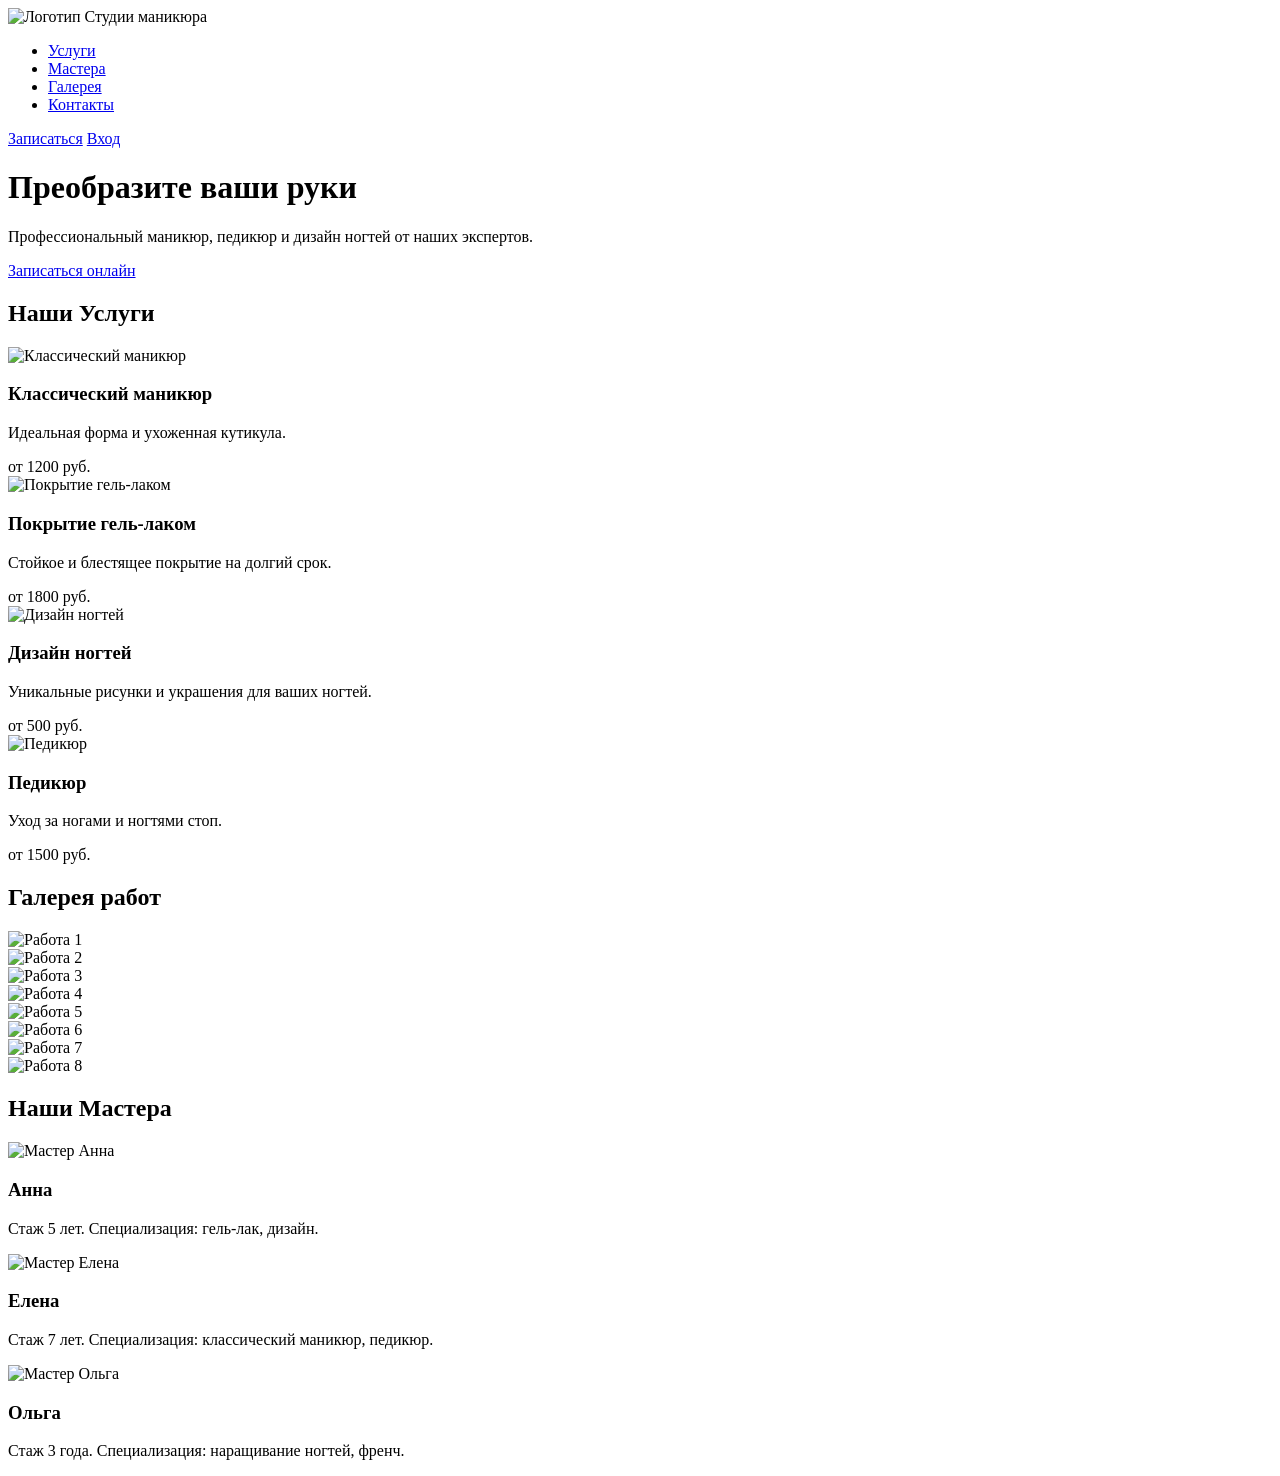
==== index.html @ 14033c74 "Изменение файла" ====
<!DOCTYPE html>
<html lang="ru">
<head>
    <meta charset="UTF-8">
    <meta name="viewport" content="width=device-width, initial-scale=1.0">
    <title>Студия маникюра "Милка"</title>
    <link rel="stylesheet" href="css/style.css">
    <link rel="preconnect" href="https://fonts.googleapis.com">
    <link rel="preconnect" href="https://fonts.gstatic.com" crossorigin>
    <link href="https://fonts.googleapis.com/css2?family=Montserrat:wght@400;700&family=Playfair+Display:wght@700&display=swap" rel="stylesheet">
</head>
<body>
    <header>
        <div class="container">
            <div class="logo">
                <img src="img/логотип1.png" alt="Логотип Студии маникюра">
            </div>
            <nav>
                <ul>
                    <li><a href="#services">Услуги</a></li>
                    <li><a href="#masters">Мастера</a></li>
                    <li><a href="#gallery">Галерея</a></li>
                    <li><a href="#contact">Контакты</a></li>
                </ul>
            </nav>
            <div class="header-actions">
                <a href="#appointment" class=" btn-primary">Записаться</a>
                <a href="#login" class="btn-secondary">Вход</a>
            </div>
        </div>
    </header>
    <div class="hero">
        <div class="hero-content">
            <h1>Преобразите ваши руки</h1>
            <p>Профессиональный маникюр, педикюр и дизайн ногтей от наших экспертов.</p>
            <a href="#appointment" class="btn-hero">Записаться онлайн</a>
        </div>
    </div>
    <div class="services">
        <div class="container">
            <h2>Наши Услуги</h2>
            <div class="services-grid">
                <div class="service-item">
                    <img src="img/классический маникюр.jpg" alt="Классический маникюр">
                    <h3>Классический маникюр</h3>
                    <p>Идеальная форма и ухоженная кутикула.</p>
                    <div class="price">от 1200 руб.</div>
                </div>
                <div class="service-item">
                    <img src="img/покрытие гель-лаком.jpg" alt="Покрытие гель-лаком">
                    <h3>Покрытие гель-лаком</h3>
                    <p>Стойкое и блестящее покрытие на долгий срок.</p>
                    <div class="price">от 1800 руб.</div>
                </div>
                <div class="service-item">
                    <img src="img/дизайн ногтей.jpg" alt="Дизайн ногтей">
                    <h3>Дизайн ногтей</h3>
                    <p>Уникальные рисунки и украшения для ваших ногтей.</p>
                    <div class="price">от 500 руб.</div>
                </div>
                <div class="service-item">
                    <img src="img/педикюр.jpg" alt="Педикюр">
                    <h3>Педикюр</h3>
                    <p>Уход за ногами и ногтями стоп.</p>
                    <div class="price">от 1500 руб.</div>
                
                </div>
            </div>
        </div>
        <div class="gallery">
            <div class="container">
                <h2>Галерея работ</h2>
                <div class="gallery-grid">
                    <div class="gallery-item">
                        <img src="img/работа1.jpg"alt="Работа 1">
                    </div>
                    <div class="gallery-item">
                        <img src="img/работа2.jpg"alt="Работа 2">
                    </div>
                    <div class="gallery-item">
                        <img src="img/работа3.jpg"alt="Работа 3">
                    </div>
                    <div class="gallery-item">
                        <img src="img/работа4.jpg"alt="Работа 4">
                    </div>
                    <div class="gallery-item">
                        <img src="img/работа5.jpg"alt="Работа 5">
                    </div>
                    <div class="gallery-item">
                        <img src="img/работа6.jpg"alt="Работа 6">
                    </div>
                    <div class="gallery-item">
                        <img src="img/работа7.jpg"alt="Работа 7">
                    </div>
                    <div class="gallery-item">
                        <img src="img/работа8.jpg"alt="Работа 8">
                    </div>

                </div>

            </div>
        </div>
        <div id="masters" class="section-padding">
        <div class="container">
            <h2>Наши Мастера</h2>
            <div class="masters-grid">
                <div class="master-card">
                    <img src="img/мастер1.jpg" alt="Мастер Анна">
                    <h3>Анна</h3>
                    <p>Стаж 5 лет. Специализация: гель-лак, дизайн.</p>
                </div>
                <div class="master-card">
                    <img src="img/мастер2.jpg" alt="Мастер Елена">
                    <h3>Елена</h3>
                    <p>Стаж 7 лет. Специализация: классический маникюр, педикюр.</p>
                </div>

                <div class="master-card">
                    <img src="img/мастер3.jpg" alt="Мастер Ольга">
                    <h3>Ольга</h3>
                    <p>Стаж 3 года. Специализация: наращивание ногтей, френч.</p>
                </div>
            </div>
        </div>
    </div>

<script src="js/script.js"></script>
</body>
</html>
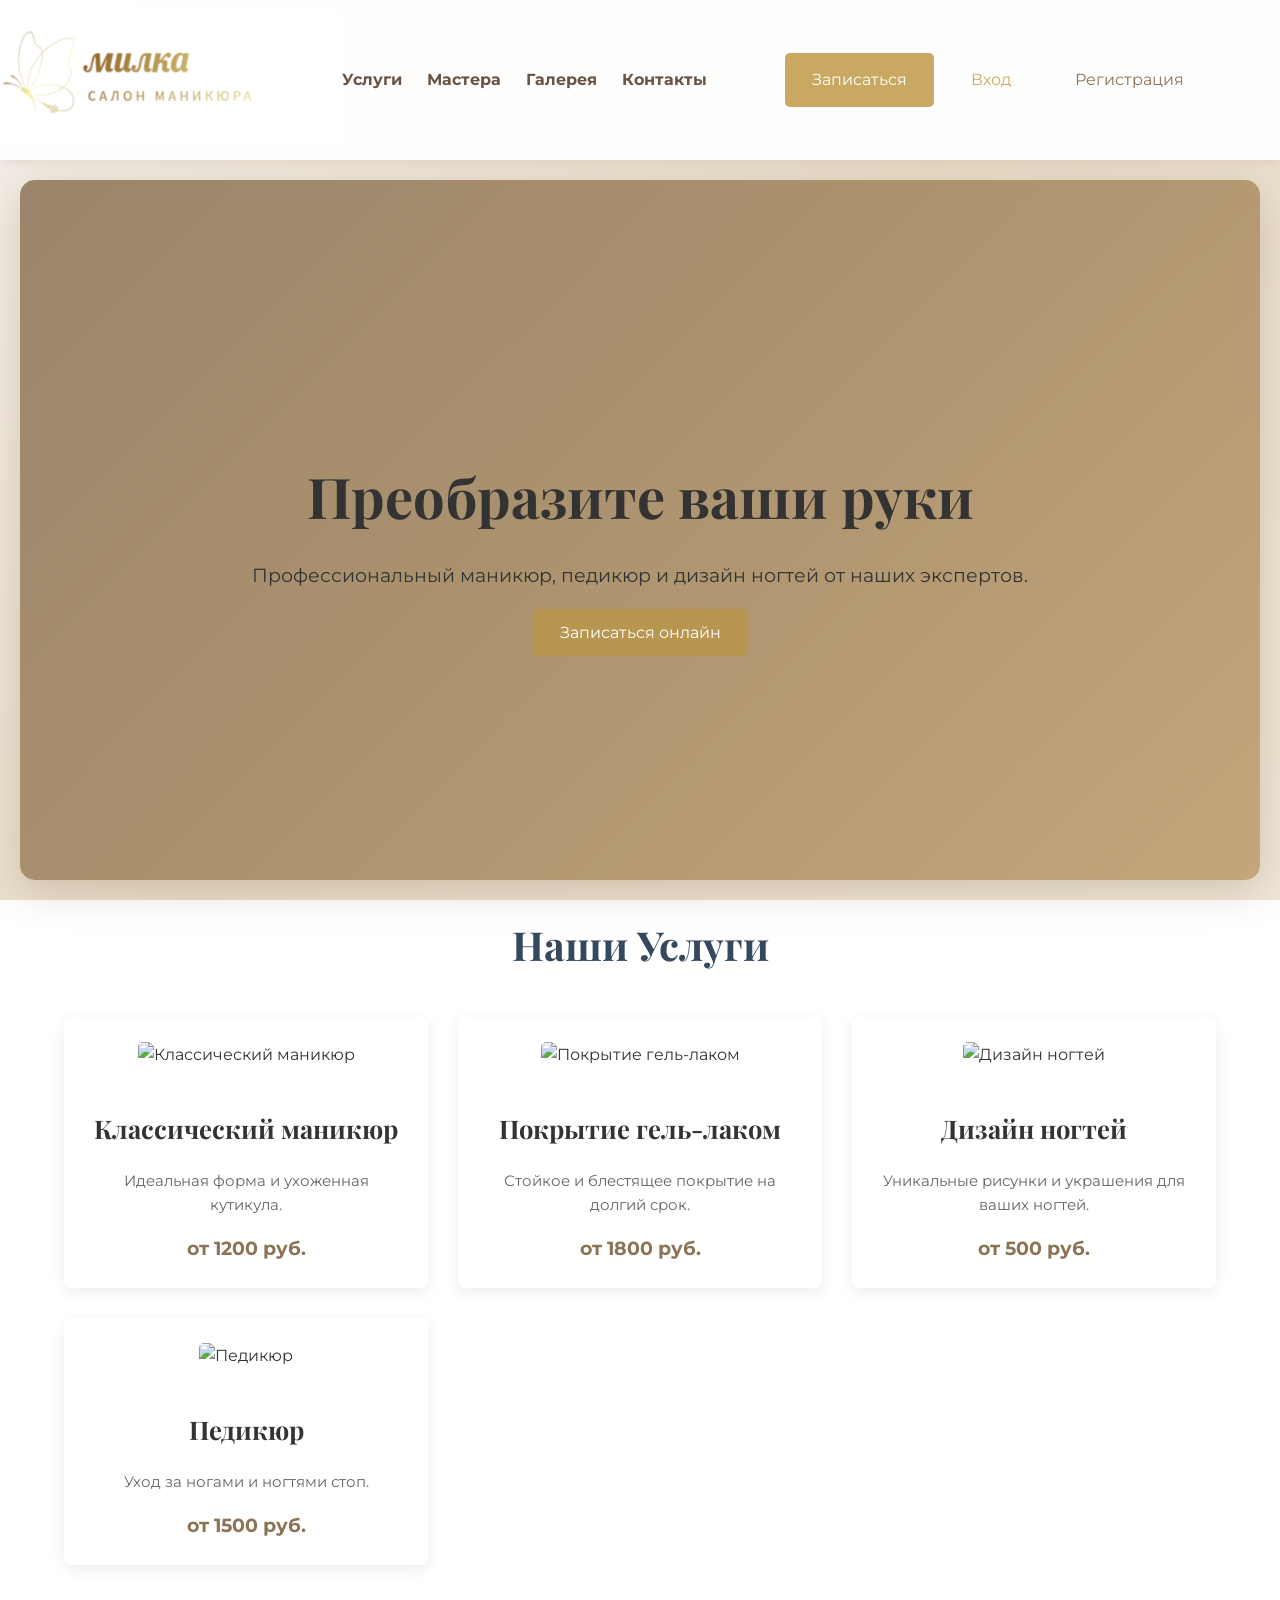
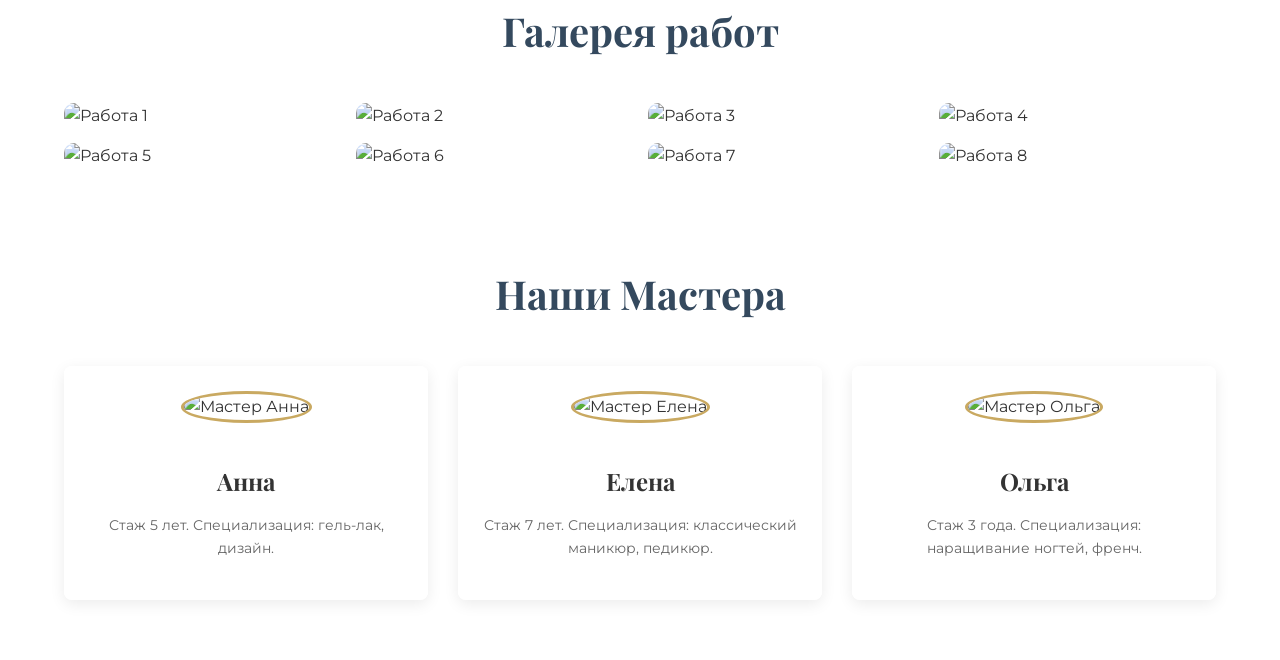
==== commit 497f85c0: "завершение регистрация, привязка с БД" ====
--- a/index.html
+++ b/index.html
@@ -1,4 +1,5 @@
 <!DOCTYPE html>
+
 <html lang="ru">
 <head>
     <meta charset="UTF-8">
@@ -13,7 +14,7 @@
     <header>
         <div class="container">
             <div class="logo">
-                <img src="img/логотип1.png" alt="Логотип Студии маникюра">
+                <img src="img/2026-03-20_21-55-19.png" alt="Логотип Студии маникюра">
             </div>
             <nav>
                 <ul>
@@ -26,6 +27,7 @@
             <div class="header-actions">
                 <a href="#appointment" class=" btn-primary">Записаться</a>
                 <a href="#login" class="btn-secondary">Вход</a>
+                <a href="registration.html" class="btn-register">Регистрация</a>
             </div>
         </div>
     </header>
--- a/css/style.css
+++ b/css/style.css
@@ -0,0 +1,439 @@
+/* Общие стили */
+body {
+    margin: 0; /* Убираем внешние отступы */
+    font-family: 'Montserrat', sans-serif; /* Шрифт */
+    color: #333; /* Цвет текста */
+    line-height: 1.6; /* Межстрочный интервал */
+     background: linear-gradient(135deg, #f5f0eb 0%, #e8dcc8 50%, #f0e6d8 100%); /* Нежный бежево-кремовый градиент */
+    background-attachment: fixed; /* Фон фиксирован при прокрутке */
+    min-height: 100vh; /* На всю высоту экрана */
+}
+
+.container {
+    width: 90%; /* Ширина контейнера */
+    max-width: 1200px; /* Максимальная ширина */
+    margin: 0 auto; /* Центрирование */
+    padding: 0 15px; /* Внутренние отступы */
+    
+}
+
+/* Заголовки */
+h1, h2, h3 {
+    font-family: 'Playfair Display', serif; /* Шрифт заголовков */
+    text-align: center; /* Центрирование текста */
+    margin-bottom: 20px; /* Отступ снизу */
+}
+
+h2 {
+    font-size: 40px; /* Размер шрифта */
+    color: #8b7355; /* Цвет заголовка */
+}
+
+h3 {
+    font-size: 24px; /* Размер шрифта */
+    color: #6b5344; /* Цвет подзаголовка */
+}
+
+/* Ссылки */
+a {
+    text-decoration: none; /* Убираем подчёркивание */
+    color: #c9a961; /* Красный цвет ссылок */
+}
+body {
+    margin: 0;
+    font-family: 'Montserrat', sans-serif;
+    color: #333;
+    line-height: 1.6;
+    background-color: #fff;
+}
+
+.container {
+    width: 90%;
+    max-width: 1200px;
+    margin: 0 auto;
+    padding: 0 15px;
+}
+
+h1, h2, h3 {
+    font-family: 'Playfair Display', serif;
+    text-align: center;
+    margin-bottom: 20px;
+}
+
+h2 {
+    font-size: 40px;
+    color: #34495e;
+}
+
+h3 {
+    font-size: 24px;
+    color: #333;
+}
+
+a {
+    text-decoration: none;
+    color: #e74c3c;
+}
+
+
+/* Отступы секций */
+.section-padding {
+    padding: 60px 0;
+}
+
+/* Фоновые цвета */
+.bg-light {
+    background-color: #f4f4f4;
+}
+
+.bg-primary {
+    background-color: #e74c3c;
+    color: #fff;
+
+}
+
+
+.bg-primary p {
+    color: #fff;
+}
+
+
+/* Кнопки */
+.btn-primary {
+    background-color: #c9a961; /* Золотисто-бежевый фон */
+    color: #fff; /* Белый текст */
+    border-color: #c9a961; /* Цвет границы */
+    padding: 12px 25px; /* Внутренние отступы */
+    border-radius: 5px; /* Закругленные углы */
+    margin: 5px; /* Внешний отступ */
+    cursor: pointer; /* Курсор-указатель */
+    border: 2px solid transparent; /* Прозрачная граница */
+}
+
+/* Второстепенная кнопка (прозрачная с бежевой рамкой) */
+.btn-secondary {
+    background-color: transparent; /* Прозрачный фон */
+    color: #c9a961; /* Бежевый текст */
+    border-color: #c9a961; /* Бежевая граница */
+    padding: 12px 25px;
+    border-radius: 5px;
+    margin: 5px;
+    cursor: pointer;
+    border: 2px solid transparent;
+}
+
+/* Кнопка для главного экрана (Hero) */
+.btn-hero {
+    background-color: #b89650; /* Насыщенный золотисто-бежевый */
+    color: #fff; /* Белый текст */
+    padding: 15px 30px; /* Большие отступы */
+    border-color: #c9a961; /* Светлая граница */
+    padding: 12px 25px;
+    border-radius: 5px;
+    margin: 5px;
+    cursor: pointer;
+    border: 2px solid transparent;
+}
+
+
+/* Кнопка регистрации */
+.btn-register {
+    background-color: transparent; /* Прозрачный фон */
+    color: #8b7355; /* Тёплый коричневый текст */
+    border-color: #8b7355; /* Коричневая граница */
+    padding: 12px 25px;
+    border-radius: 5px;
+    margin: 5px;
+    cursor: pointer;
+    border: 2px solid transparent;
+}
+
+
+/* Header */
+header {
+    background-color: rgba(255, 255, 255, 0.95); /* Полупрозрачный белый фон */
+    padding: 15px 0; /* Вертикальный отступ */
+    box-shadow: 0 2px 10px rgba(139, 115, 85, 0.15); /* Тёплая тень снизу */
+    position: sticky; /* Фиксированная позиция при прокрутке */
+    top: 0; /* Прижать к верху */
+    z-index: 1000; /* Поверх всех элементов */
+    /*backdrop-filter: blur(10px); /* Эффект размытия фона */
+}
+
+header .container {
+    display: flex; /* Flexbox раскладка */
+    justify-content: space-between; /* Распределение пространства */
+    align-items: center; /* Центрирование по вертикали */
+}
+.logo img {
+    height: 134px;
+    width: 400px;
+    margin: -5px -137px -7px -124px;
+}
+
+.container ul {
+    list-style: none; /* Убираем маркеры списка */
+    display: flex; /* Flexbox для меню */
+}
+
+.container ul li {
+    margin-left: 25px; /* Отступ между пунктами меню */
+}
+
+.container ul li a {
+    font-weight: bold; /* Жирный шрифт */
+    color: #6b5344; /* Тёплый коричневый цвет текста */
+}
+
+.header-actions {
+    display: flex; /* Flexbox для кнопок */
+    align-items: center; /* Центрирование по вертикали */
+}
+
+/* Hero section */
+.hero {
+    background: linear-gradient(135deg, rgba(139, 115, 85, 0.85) 0%, rgba(184, 150, 100, 0.8) 100%); /* Тёплый коричнево-бежевый градиент */
+    text-align: center; /* Центрирование текста */
+    padding: 100px 0; /* Вертикальный отступ */
+    min-height: 500px; /* Минимальная высота */
+    display: flex; /* Flexbox для центрирования */
+    align-items: center; /* Центрирование по вертикали */
+    justify-content: center; /* Центрирование по горизонтали */
+    border-radius: 15px; /* Закругленные углы */
+    margin: 20px; /* Отступы по бокам */
+    box-shadow: 0 10px 40px rgba(139, 115, 85, 0.3); /* Мягкая тень */
+}
+
+.hero h1 {
+    font-size: 56px; /* Крупный заголовок */
+    margin-bottom: 15px; /* Отступ снизу */
+}
+
+.hero p {
+    font-size: 1.2em; /* Увеличенный размер текста */
+    margin-bottom: 30px; /* Отступ снизу */
+}
+
+
+/* Services */
+.services h2 {
+    margin-bottom: 40px; /* Отступ под заголовком */
+}
+
+.services-grid {
+    display: grid; /* Grid раскладка */
+    grid-template-columns: repeat(auto-fit, minmax(280px, 1fr)); /* Адаптивные колонки */
+    gap: 30px; /* Расстояние между элементами */
+}
+
+/* Карточка услуги */
+.service-item {
+    text-align: center; /* Центрирование текста */
+    background-color: rgba(255, 255, 255, 0.95); /* Полупрозрачный белый фон */
+    padding: 25px; /* Внутренние отступы */
+    border-radius: 8px; /* Закругленные углы */
+    box-shadow: 0 4px 15px rgba(0, 0, 0, 0.08); /* Легкая тень */
+    backdrop-filter: blur(10px); /* Эффект размытия фона */
+}
+
+.service-item img {
+    border-radius: 5px; /* Закругление изображения */
+    margin-bottom: 15px; /* Отступ снизу */
+    width: 100%; /* Полная ширина */
+    height: 200px; /* Фиксированная высота */
+    object-fit: cover; /* Заполнение без искажений */
+}
+
+.service-item h3 {
+    font-size: 25.6px; /* Размер заголовка */
+}
+
+.service-item p {
+    font-size: 15.2px; /* Размер текста описания */
+    color: #666; /* Серый цвет текста */
+    margin-bottom: 15px; /* Отступ снизу */
+}
+
+/* Цена услуги */
+.price {
+    font-weight: bold; /* Жирный шрифт */
+    font-size: 19.2px; /* Размер цены */
+    color: #8b7355; /* Тёплый коричневый цвет для лучшей читаемости */
+    margin-top: 10px; /* Отступ сверху */
+}
+/* Gallery */
+.gallery h2 {
+    margin-bottom: 40px; /* Отступ под заголовком */
+}
+.gallery-grid {
+    display: grid; /* Grid раскладка */
+    grid-template-columns: repeat(auto-fit, minmax(250px, 1fr)); /* Адаптивные колонки */
+    gap: 15px; /* Расстояние между элементами */
+}
+.gallery-item {
+    overflow: hidden; /* Скрываем выходящее содержимое */
+    border-radius: 10px; /* Закругление углов */
+    cursor: pointer; /* Курсор-указатель */
+}
+.gallery-item img {
+    width: 100%; /* Полная ширина */
+    height: 250px; /* Фиксированная высота */
+    object-fit: cover; /* Заполнение без искажений */
+}
+
+
+
+#masters h2 {
+    margin-bottom: 40px; /* Отступ под заголовком */
+}
+
+
+.masters-grid {
+    display: grid; /* Grid раскладка */
+    grid-template-columns: repeat(auto-fit, minmax(280px, 1fr)); /* Адаптивные колонки */
+    gap: 30px; /* Расстояние между карточками */
+}
+
+/* Карточка мастера */
+.master-card {
+    text-align: center; /* Центрирование текста */
+    background-color: rgba(255, 255, 255, 0.95); /* Полупрозрачный белый фон */
+    padding: 25px; /* Внутренние отступы */
+    border-radius: 8px; /* Закругленные углы */
+    box-shadow: 0 4px 15px rgba(0, 0, 0, 0.08); /* Легкая тень */
+    backdrop-filter: blur(10px); /* Эффект размытия фона */
+}
+/* Фото мастера */
+.master-card img {
+    width: 150px; /* Ширина фото */
+    height: 150px; /* Высота фото */
+    border-radius: 50%; /* Круглое фото */
+    object-fit: cover; /* Заполнение без искажений */
+    margin: 0 auto 15px auto; /* Центрирование */
+    border: 3px solid #c9a961; /* Золотисто-бежевая рамка */
+}
+
+
+.master-card h3 {
+    margin-bottom: 5px; /* Отступ снизу */
+}
+
+.master-card p {
+    font-size: 14.4px; /* Уменьшенный шрифт */
+    color: #666; /* Серый цвет текста */
+}
+
+
+
+/* ============================================
+   СТРАНИЦА РЕГИСТРАЦИИ
+   ============================================ */
+.registration-page {
+   display: flex; /* Flexbox для центрирования */
+    align-items: center; /* Центрирование по вертикали */
+    justify-content: center; /* Центрирование по горизонтали */
+    padding: 60px 0; /* Отступы сверху и снизу */
+
+}
+
+.registration-form-wrapper {
+    background-color: rgba(255, 255, 255, 0.95); /* Полупрозрачный белый фон (95%) */
+    padding: 40px;/* Внутренние отступы 40px */
+    border-radius: 8px; /* Закруглённые углы */
+    box-shadow: 0 4px 20px rgba(139, 115, 85, 0.15);  /* Мягкая тень тёплого оттенка */
+    max-width: 450px; /* Максимальная ширина формы */
+    width: 100%; /* Адаптивная ширина */
+    margin: 0 auto;/* Центрирование блока */
+}
+
+.registration-form-wrapper h2 {
+    text-align: center; /* Текст по центру */
+    margin-bottom: 30px; /* Отступ снизу */
+    color: #8b7355; /* Тёплый коричневый цвет */
+}
+
+.registration-form-wrapper label {
+    display: block; /* Каждый label с новой строки */
+    margin-bottom: 8px; /* Отступ до поля ввода */
+    font-weight: bold; /* Жирный шрифт */
+    color: #6b5344; /* Тёмно-коричневый цвет */
+}
+
+.registration-form-wrapper input[type="text"],
+.registration-form-wrapper input[type="password"],
+.registration-form-wrapper input[type="email"],
+.registration-form-wrapper input[type="tel"] {
+    width: 100%; /* На всю ширину контейнера */
+    padding: 12px; /* Внутренние отступы */
+    margin-bottom: 20px; /* Отступ снизу до следующего элемента */
+    border: 1px solid #ccc; /* Серая рамка */
+    border-radius: 4px; /* Небольшое скругление */
+    box-sizing: border-box; /* Padding включён в ширину */
+    font-family: 'Montserrat', sans-serif;  /* Шрифт как на сайте */
+}
+
+.registration-form-wrapper
+.btn-register-submit {
+    width: 100%; /* На всю ширину */
+    background-color: #8b7355; /* Коричневый фон */
+    color: #fff; /* Белый текст */
+    border: 2px solid #8b7355; /* Рамка в цвет фона */
+    padding: 12px 25px; /* Отступы */
+    border-radius: 5px; /* Скругление */
+    margin: 10px 0 20px 0; /* Отступы сверху и снизу */
+    cursor: pointer; /* Курсор-указатель */
+    font-weight: bold; /* Жирный текст */
+}
+
+.registration-footer,
+.registration-back {
+    text-align: center; /* Текст по центру */
+    margin-top: 15px; /* Отступ сверху 15px */
+    font-size: 0.9em; /* Шрифт на 10% меньше основного (≈14.4px) */
+    color: #666; /* Серый цвет текста */
+}
+
+.registration-footer a,
+.registration-back a {
+    color: #c9a961; /* Золотисто-бежевый цвет ссылок */
+    font-weight: bold; /* Жирное начертание */
+}
+
+
+
+/* Адаптивность для мобильных */
+@media (max-width: 600px) {
+    .container ul {
+        list-style: none;
+        display: flex;
+        flex-direction: column;
+    
+    }
+
+    .container ul li {
+        margin-left: 25px; /* Отступ между пунктами */
+    }
+
+    header .container {
+        flex-wrap: wrap; /* Перенос элементов */
+        justify-content: center; /* Центрирование */
+    }
+
+    .logo img {
+        height: 70px; /* Высота логотипа */
+    }
+
+    .header-actions {
+        display: flex;
+        align-items: center;
+    }
+
+    .hero h1 {
+        font-size: 56px; /* Размер заголовка */
+        margin-bottom: 15px;
+    }
+
+    h2 {
+        font-size: 32px; /* Размер заголовка на мобильных */
+    }
+}
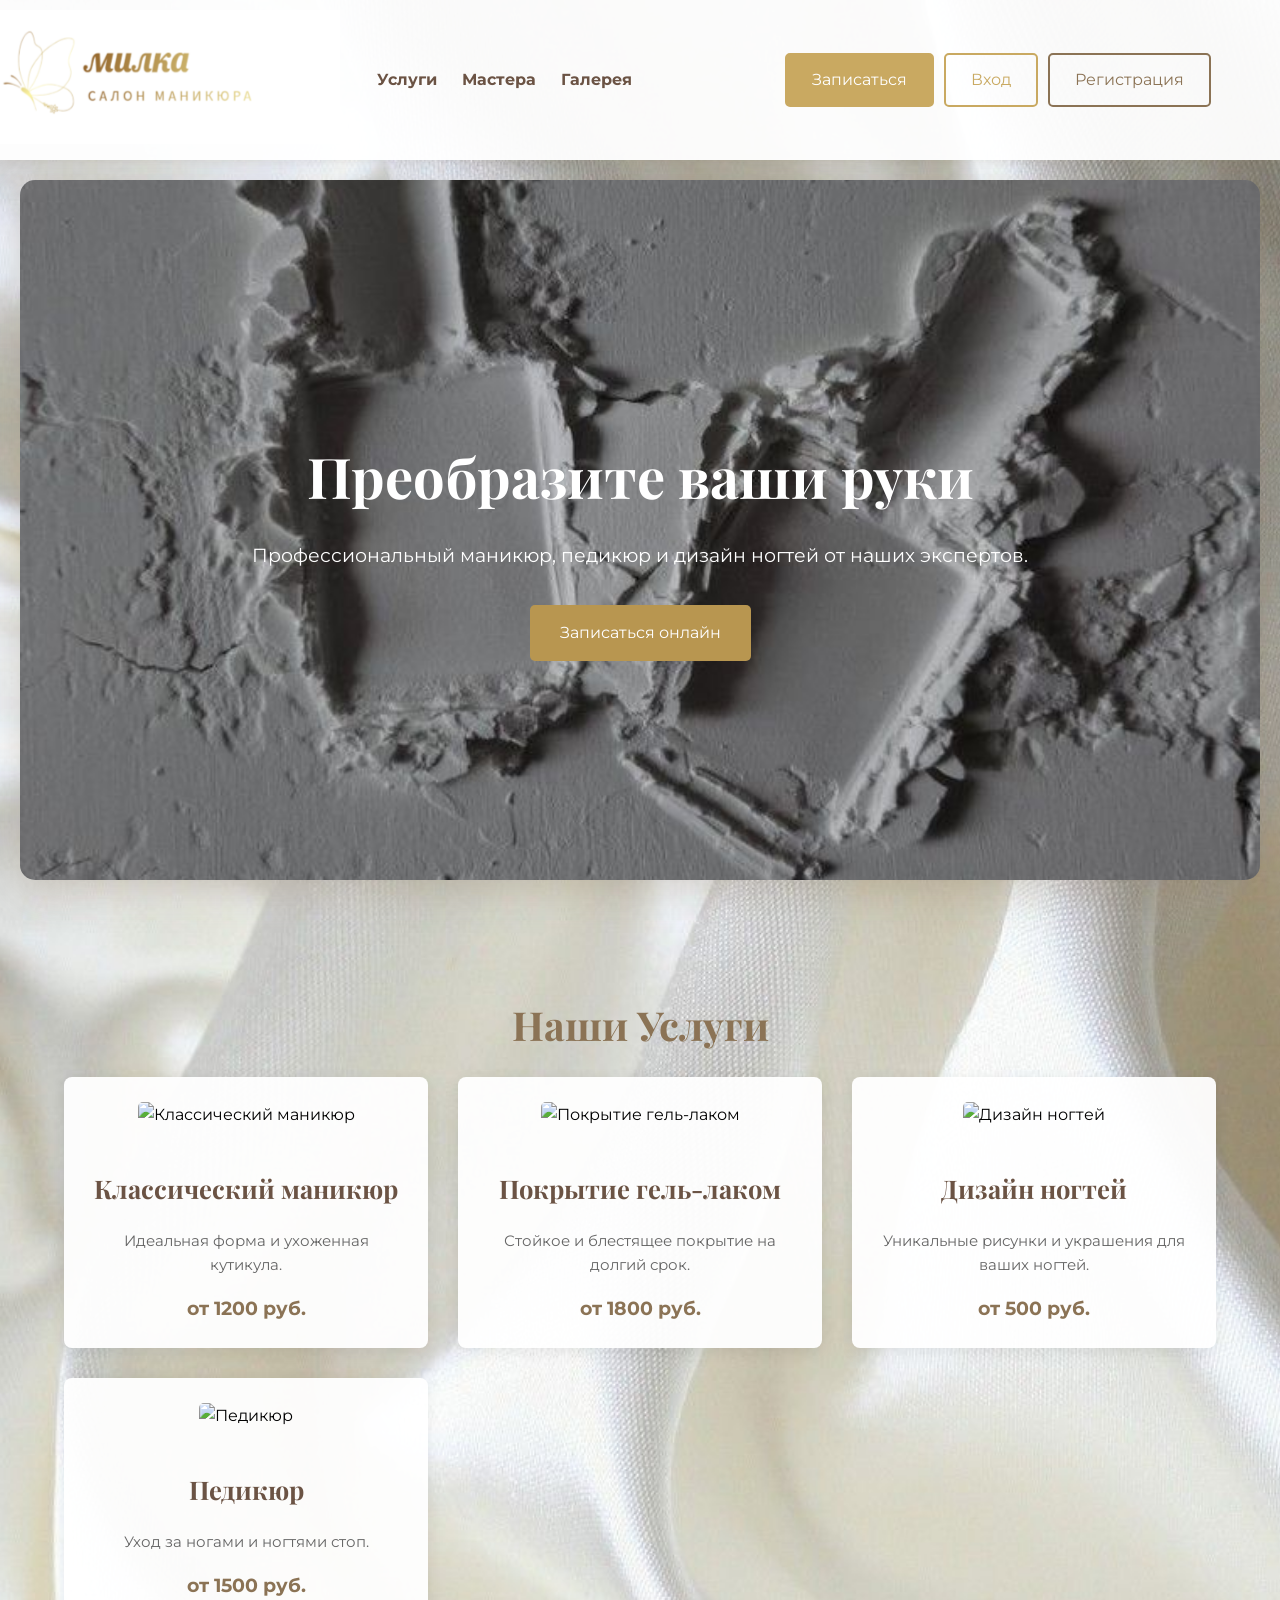
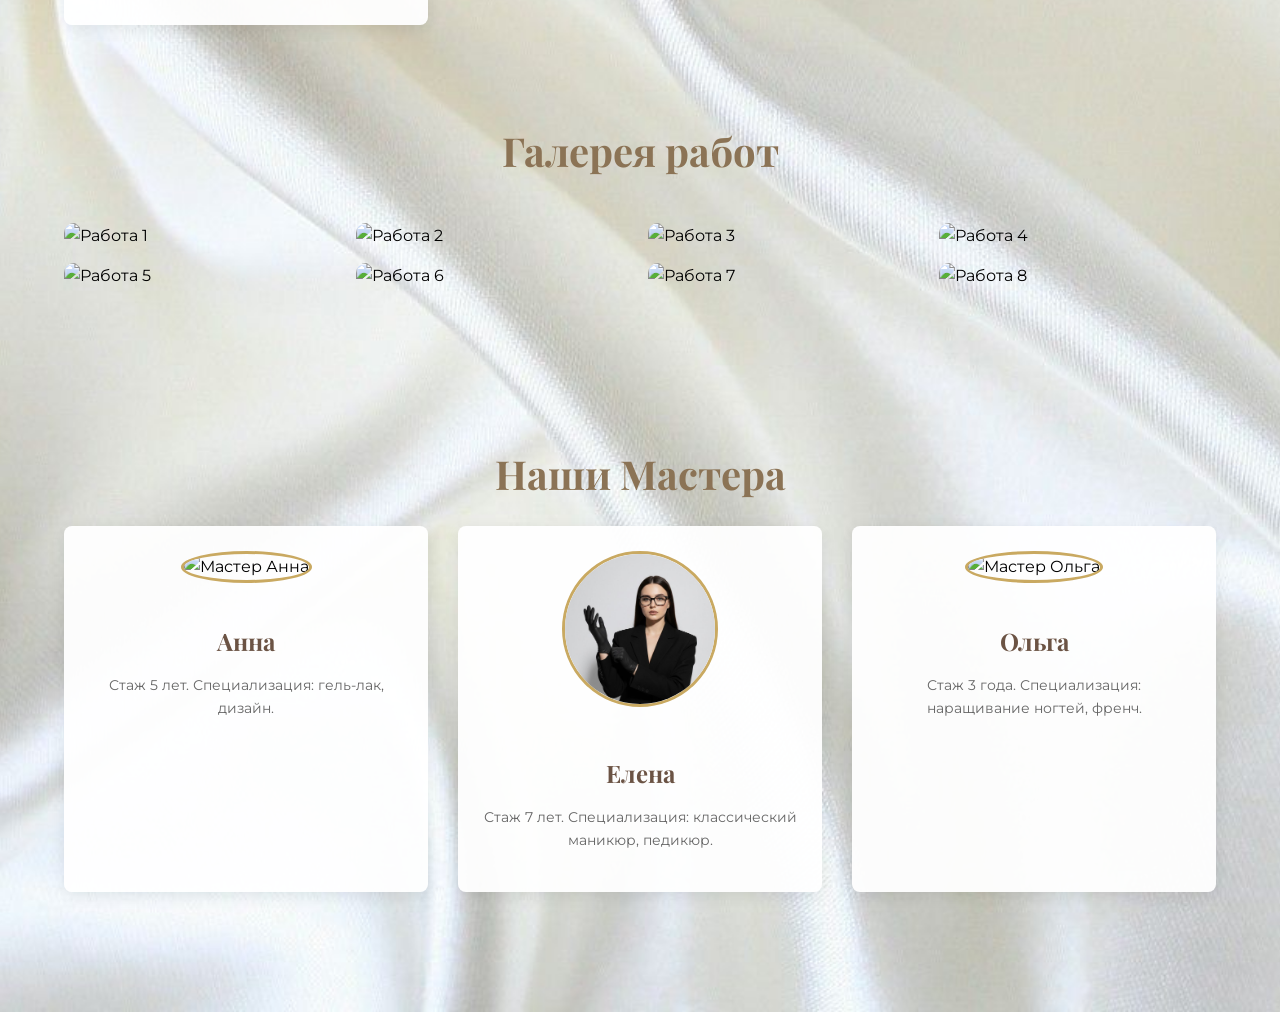
==== commit 6182068e: "завершение блог: вход" ====
--- a/index.html
+++ b/index.html
@@ -5,7 +5,8 @@
     <meta charset="UTF-8">
     <meta name="viewport" content="width=device-width, initial-scale=1.0">
     <title>Студия маникюра "Милка"</title>
-    <link rel="stylesheet" href="css/style.css">
+    <link rel="stylesheet" href="css/common.css">
+    <link rel="stylesheet" href="css/main.css">
     <link rel="preconnect" href="https://fonts.googleapis.com">
     <link rel="preconnect" href="https://fonts.gstatic.com" crossorigin>
     <link href="https://fonts.googleapis.com/css2?family=Montserrat:wght@400;700&family=Playfair+Display:wght@700&display=swap" rel="stylesheet">
@@ -21,7 +22,6 @@
                     <li><a href="#services">Услуги</a></li>
                     <li><a href="#masters">Мастера</a></li>
                     <li><a href="#gallery">Галерея</a></li>
-                    <li><a href="#contact">Контакты</a></li>
                 </ul>
             </nav>
             <div class="header-actions">
@@ -38,7 +38,7 @@
             <a href="#appointment" class="btn-hero">Записаться онлайн</a>
         </div>
     </div>
-    <div class="services">
+    <div id="services" class="services">
         <div class="container">
             <h2>Наши Услуги</h2>
             <div class="services-grid">
@@ -69,7 +69,7 @@
                 </div>
             </div>
         </div>
-        <div class="gallery">
+        <div id="gallery" class="gallery">
             <div class="container">
                 <h2>Галерея работ</h2>
                 <div class="gallery-grid">
@@ -102,7 +102,7 @@
 
             </div>
         </div>
-        <div id="masters" class="section-padding">
+    <div id="masters" class="section-padding">
         <div class="container">
             <h2>Наши Мастера</h2>
             <div class="masters-grid">
--- a/css/common.css
+++ b/css/common.css
@@ -0,0 +1,279 @@
+/* ============================================
+   ОБЩИЕ СТИЛИ ДЛЯ ВСЕХ СТРАНИЦ
+   Студия маникюра "Милка"
+   ============================================ */
+
+/* --- Базовые настройки --- */
+/* Основные стили страницы: шрифт, фон, минимальная высота */
+body {
+    margin: 0;
+    font-family: 'Montserrat', sans-serif;
+    line-height: 1.6;
+    background: url("фон2.jpg");
+    background-size: cover;
+    background-repeat: no-repeat;
+    background-position: center;
+    min-height: 100vh;
+
+}
+
+
+
+/* Контейнер для центрирования контента */
+.container {
+    width: 90%;
+    max-width: 1200px;
+    margin: 0 auto;
+    padding: 0 15px;
+}
+
+/* --- Заголовки --- */
+/* Общие стили для всех заголовков */
+h1, h2, h3 {
+    font-family: 'Playfair Display', serif;
+    text-align: center;
+    margin-bottom: 20px;
+}
+
+/* Стиль заголовка H2 */
+h2 {
+    font-size: 2.5em;
+    color: #8b7355;
+}
+
+/* Стиль заголовка H3 */
+h3 {
+    font-size: 1.5em;
+    color: #6b5344;
+}
+
+/* --- Ссылки --- */
+/* Базовые стили ссылок */
+a {
+    text-decoration: none;
+    color: #c9a961;
+}
+
+/* --- Кнопки --- */
+/* Основная кнопка: золотисто-бежевый фон */
+.btn-primary {
+    background-color: #c9a961;
+    color: #fff;
+    border: 2px solid #c9a961;
+    padding: 12px 25px;
+    border-radius: 5px;
+    margin: 5px;
+    cursor: pointer;
+    display: inline-block;
+}
+
+/* Второстепенная кнопка: прозрачный фон с рамкой */
+.btn-secondary {
+    background-color: transparent;
+    color: #c9a961;
+    border: 2px solid #c9a961;
+    padding: 12px 25px;
+    border-radius: 5px;
+    margin: 5px;
+    cursor: pointer;
+    display: inline-block;
+}
+
+/* Кнопка регистрации: коричневая рамка */
+.btn-register {
+    background-color: transparent;
+    color: #8b7355;
+    border: 2px solid #8b7355;
+    padding: 12px 25px;
+    border-radius: 5px;
+    margin: 5px;
+    cursor: pointer;
+    display: inline-block;
+}
+
+/* Кнопка для главного экрана */
+.btn-hero {
+    background-color: #b89650;
+    color: #fff;
+    padding: 15px 30px;
+    border-radius: 5px;
+    margin: 5px;
+    cursor: pointer;
+    display: inline-block;
+}
+
+/* --- Шапка --- */
+/* Фиксированная шапка сайта */
+header {
+    background-color: rgba(255, 255, 255, 0.95);
+    padding: 15px 0;
+    box-shadow: 0 2px 10px rgba(139, 115, 85, 0.15);
+    position: sticky;
+    top: 0;
+    z-index: 1000;
+}
+
+/* Контейнер шапки с flex-раскладкой */
+header .container {
+    display: flex;
+    justify-content: space-between;
+    align-items: center;
+}
+
+/* Логотип студии */
+.logo img {
+    height: 134px;
+    width: 400px;
+    margin: -5px -137px -7px -124px;
+}
+
+/* Навигационное меню */
+header nav ul {
+    list-style: none;
+    display: flex;
+    margin: 0;
+    padding: 0;
+}
+
+/* Пункты меню */
+header nav ul li {
+    margin-left: 25px;
+}
+
+/* Ссылки в меню */
+header nav ul li a {
+    font-weight: bold;
+    color: #6b5344;
+}
+
+/* Контейнер для кнопок в шапке */
+.header-actions {
+    display: flex;
+    align-items: center;
+}
+
+/* --- Подвал --- */
+/* Подвал сайта с контактной информацией */
+footer {
+    background-color: rgba(255, 255, 255, 0.95);
+    padding: 60px 0;
+    margin-top: 60px;
+}
+
+/* Заголовок в подвале */
+footer h2 {
+    margin-bottom: 40px;
+    color: #8b7355;
+}
+
+/* Блок с контактами */
+.contact-info {
+    display: flex;
+    justify-content: center;
+    flex-wrap: wrap;
+    gap: 30px;
+    text-align: center;
+    margin-bottom: 30px;
+}
+
+/* Отдельный элемент контакта */
+.contact-item {
+    display: flex;
+    align-items: center;
+    gap: 10px;
+}
+
+/* Стили текста контактов */
+.contact-item a,
+.contact-item p {
+    font-size: 1.1em;
+    color: #333;
+    margin: 0;
+}
+
+/* Кнопки действий в подвале */
+.contact-actions {
+    text-align: center;
+}
+
+/* --- Ошибки валидации (общие) --- */
+/* Стиль полей с ошибкой */
+input.input-error,
+textarea.input-error,
+select.input-error {
+    border-color: #dc3545 !important;
+    background-color: #fff8f8;
+}
+
+/* Стиль полей с успешной валидацией */
+input.input-valid,
+textarea.input-valid,
+select.input-valid {
+    border-color: #28a745 !important;
+}
+
+/* Текст сообщения об ошибке */
+.error-message {
+    color: #dc3545;
+    font-size: 0.85em;
+    margin-top: -10px;
+    margin-bottom: 15px;
+    padding: 0 5px;
+    display: none;
+}
+
+/* Показ сообщения об ошибке */
+.error-message.visible {
+    display: block;
+}
+
+/* --- Адаптивность (общая) --- */
+/* Адаптация для планшетов и мобильных (до 768px) */
+@media (max-width: 768px) {
+    header {
+        padding: 10px 0;
+    }
+
+    header .container {
+        flex-direction: column;
+        gap: 15px;
+    }
+
+    .logo img {
+        height: 60px;
+        width: auto;
+        margin: 0;
+    }
+
+    header nav ul {
+        flex-wrap: wrap;
+        justify-content: center;
+        gap: 15px;
+    }
+
+    header nav ul li {
+        margin: 0;
+    }
+
+    .header-actions {
+        flex-wrap: wrap;
+        justify-content: center;
+        gap: 10px;
+    }
+
+    h2 {
+        font-size: 28px;
+    }
+}
+
+/* Адаптация для маленьких экранов (до 480px) */
+@media (max-width: 480px) {
+    h2 {
+        font-size: 24px;
+    }
+
+    .header-actions .btn {
+        width: 100%;
+        max-width: 250px;
+    }
+}
--- a/css/main.css
+++ b/css/main.css
@@ -0,0 +1,222 @@
+/* ============================================
+   ГЛАВНАЯ СТРАНИЦА (index.html)
+   Студия маникюра "Милка"
+   ============================================ */
+
+/* --- Главный экран (Hero) --- */
+/* Баннер с заголовком на главной странице */
+.hero {
+    background: url("фон.jpg");
+    background-size: cover;
+    background-repeat: no-repeat;
+    background-position: center;
+    text-align: center;
+    padding: 100px 0;
+    min-height: 500px;
+    display: flex;
+    align-items: center;
+    justify-content: center;
+    border-radius: 15px;
+    margin: 20px;
+    box-shadow: 0 10px 40px rgba(139, 115, 85, 0.3);
+}
+
+/* Заголовок главного экрана */
+.hero h1 {
+    font-size: 56px;
+    margin-bottom: 15px;
+    color: #fff;
+}
+
+/* Подзаголовок главного экрана */
+.hero p {
+    font-size: 1.2em;
+    margin-bottom: 30px;
+    color: #fff;
+}
+
+/* --- Услуги --- */
+/* Секция с услугами салона */
+#services {
+    padding: 60px 0;
+}
+
+/* Сетка карточек услуг */
+.services-grid {
+    display: grid;
+    grid-template-columns: repeat(auto-fit, minmax(280px, 1fr));
+    gap: 30px;
+}
+
+/* Отдельная карточка услуги */
+.service-item {
+    text-align: center;
+    background-color: rgba(255, 255, 255, 0.95);
+    padding: 25px;
+    border-radius: 8px;
+    box-shadow: 0 4px 15px rgba(0, 0, 0, 0.08);
+}
+
+/* Изображение услуги */
+.service-item img {
+    border-radius: 5px;
+    margin-bottom: 15px;
+    width: 100%;
+    height: 200px;
+    object-fit: cover;
+}
+
+/* Название услуги */
+.service-item h3 {
+    font-size: 25.6px;
+}
+
+/* Описание услуги */
+.service-item p {
+    font-size: 15.2px;
+    color: #666;
+    margin-bottom: 15px;
+}
+
+/* Цена услуги */
+.price {
+    font-weight: bold;
+    font-size: 19.2px;
+    color: #8b7355;
+    margin-top: 10px;
+}
+
+/* --- Галерея --- */
+/* Секция галереи работ */
+
+#gallery {
+        padding: 60px 0;
+}        
+
+.gallery h2 {
+    margin-bottom: 40px; /* Отступ под заголовком */
+}
+/* Сетка изображений галереи */
+.gallery-grid {
+    display: grid; /* Grid раскладка */
+    grid-template-columns: repeat(auto-fit, minmax(250px, 1fr)); /* Адаптивные колонки */
+    gap: 15px; /* Расстояние между элементами */
+}
+/* Отдельный элемент галереи */
+.gallery-item {
+    overflow: hidden; /* Скрываем выходящее содержимое */
+    border-radius: 10px; /* Закругление углов */
+    cursor: pointer; /* Курсор-указатель */
+}
+/* Изображение в галерее */
+.gallery-item img {
+    width: 100%; /* Полная ширина */
+    height: 250px; /* Фиксированная высота */
+    object-fit: cover; /* Заполнение без искажений */
+}
+
+/* --- Мастера --- */
+/* Секция с мастерами салона */
+#masters {
+    padding: 60px 0;
+}
+
+/* Сетка карточек мастеров */
+.masters-grid {
+    display: grid;
+    grid-template-columns: repeat(auto-fit, minmax(280px, 1fr));
+    gap: 30px;
+}
+
+/* Карточка мастера */
+.master-card {
+    text-align: center;
+    background-color: rgba(255, 255, 255, 0.95);
+    padding: 25px;
+    border-radius: 8px;
+    box-shadow: 0 4px 15px rgba(0, 0, 0, 0.08);
+}
+
+/* Фото мастера */
+.master-card img {
+    width: 150px;
+    height: 150px;
+    border-radius: 50%;
+    object-fit: cover;
+    margin: 0 auto 15px auto;
+    border: 3px solid #c9a961;
+}
+
+/* Имя мастера */
+.master-card h3 {
+    margin-bottom: 5px;
+}
+
+/* Описание/должность мастера */
+.master-card p {
+    font-size: 0.9em;
+    color: #666;
+}
+
+/* --- Адаптивность --- */
+/* Адаптация для планшетов и мобильных (до 768px) */
+@media (max-width: 768px) {
+    .hero {
+        padding: 60px 15px;
+        margin: 10px;
+    }
+
+    .hero h1 {
+        font-size: 36px;
+    }
+
+    .gallery-item img {
+        max-height: 350px;
+    }
+
+    .gallery-btn {
+        width: 40px;
+        height: 40px;
+        font-size: 18px;
+    }
+
+    .gallery-btn.prev {
+        left: 10px;
+    }
+
+    .gallery-btn.next {
+        right: 10px;
+    }
+
+    .services-grid,
+    .masters-grid {
+        grid-template-columns: 1fr;
+        gap: 20px;
+    }
+
+    .gallery-grid {
+        grid-template-columns: repeat(2, 1fr);
+        gap: 10px;
+    }
+
+    .contact-info {
+        flex-direction: column;
+    }
+}
+
+/* Адаптация для маленьких экранов (до 480px) */
+@media (max-width: 480px) {
+    .hero h1 {
+        font-size: 28px;
+    }
+
+    .gallery-item img {
+        max-height: 280px;
+    }
+
+    .gallery-btn {
+        width: 35px;
+        height: 35px;
+        font-size: 16px;
+    }
+}
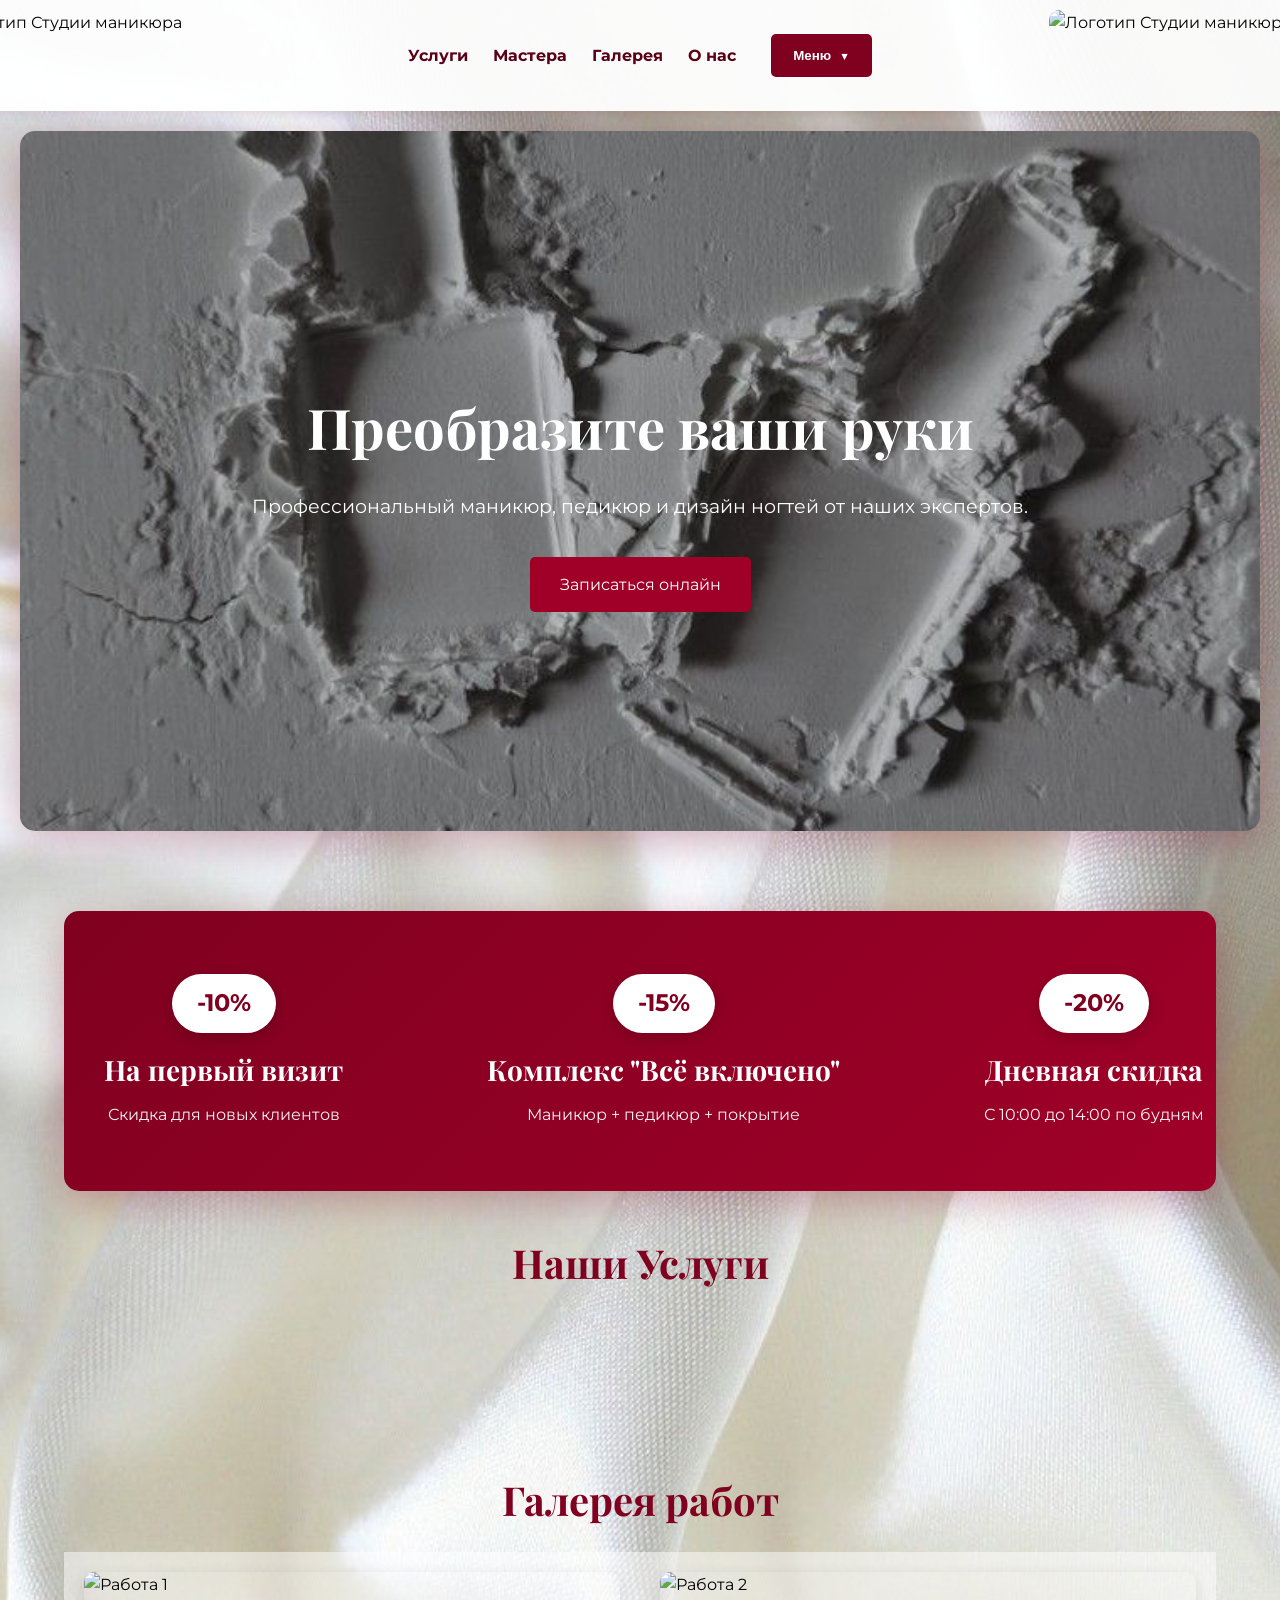
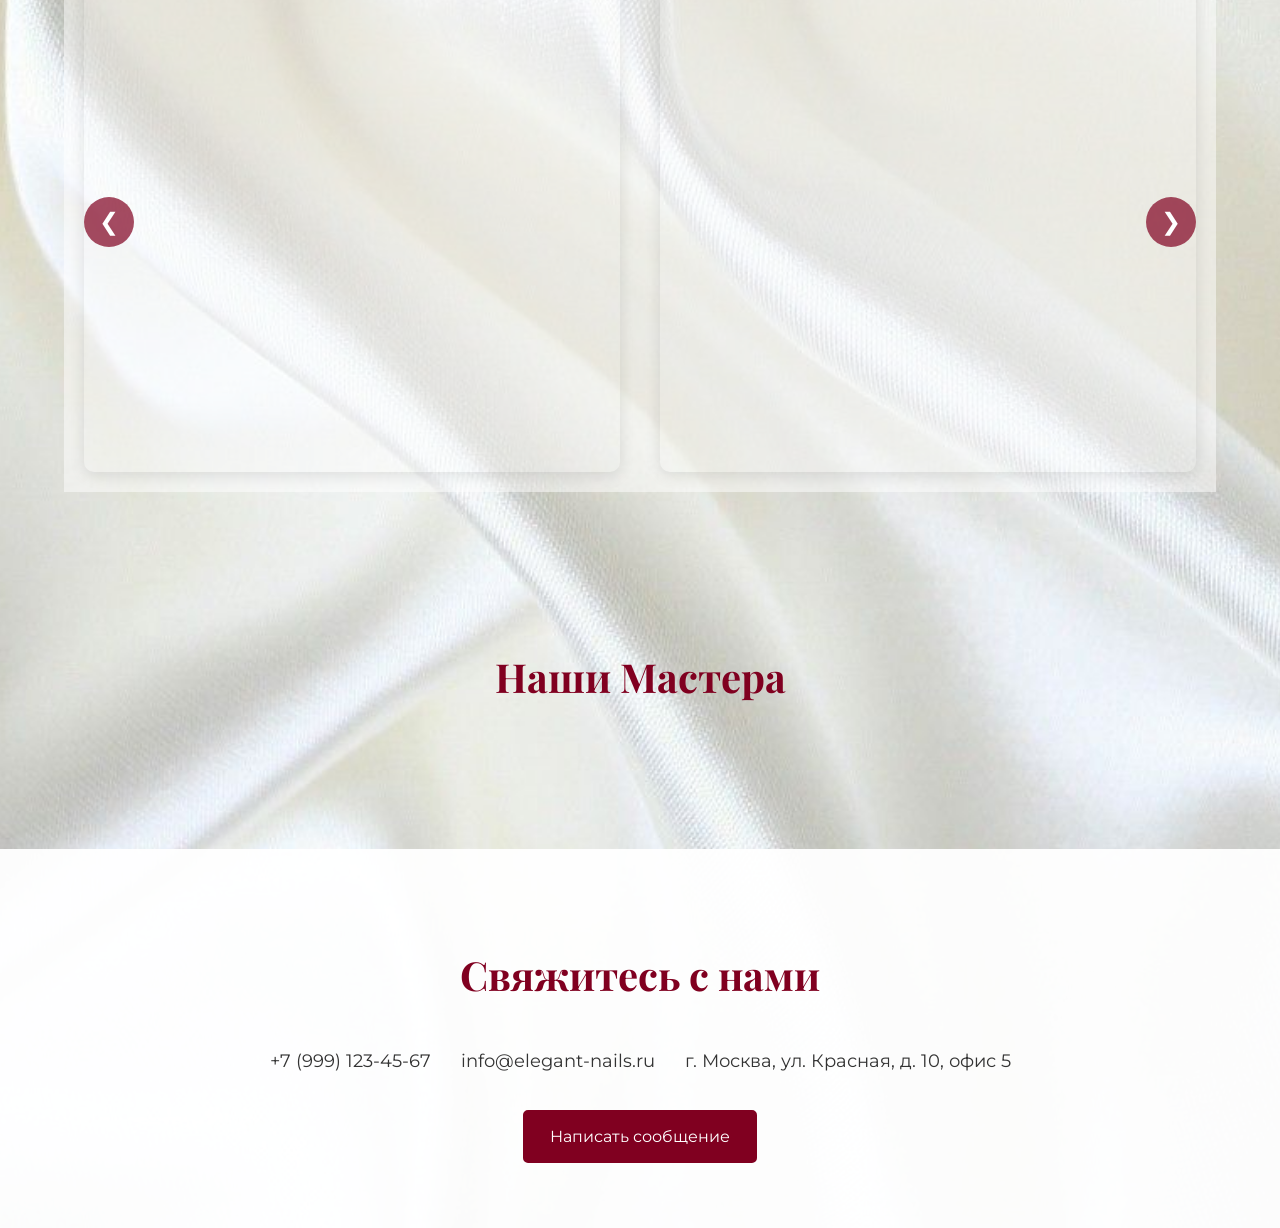
==== commit 772b3a7c: "обновлены HTML и JS файлы всех страниц" ====
--- a/index.html
+++ b/index.html
@@ -1,33 +1,58 @@
+<!-- 
+    ============================================
+    ГЛАВНАЯ СТРАНИЦА
+    Студия маникюра "Милка"
+    
+    Описание: Основная страница сайта с услугами, 
+    галереей работ и информацией о мастерах
+    ============================================
+-->
 <!DOCTYPE html>
-
 <html lang="ru">
 <head>
+    <!-- Мета-теги страницы -->
     <meta charset="UTF-8">
     <meta name="viewport" content="width=device-width, initial-scale=1.0">
     <title>Студия маникюра "Милка"</title>
+    
+    <!-- Подключение CSS-стилей -->
     <link rel="stylesheet" href="css/common.css">
     <link rel="stylesheet" href="css/main.css">
+    
+    <!-- Подключение шрифтов Google Fonts -->
     <link rel="preconnect" href="https://fonts.googleapis.com">
     <link rel="preconnect" href="https://fonts.gstatic.com" crossorigin>
     <link href="https://fonts.googleapis.com/css2?family=Montserrat:wght@400;700&family=Playfair+Display:wght@700&display=swap" rel="stylesheet">
 </head>
 <body>
+    <!-- Шапка сайта с навигацией -->
     <header>
         <div class="container">
-            <div class="logo">
-                <img src="img/2026-03-20_21-55-19.png" alt="Логотип Студии маникюра">
+            <div class="logo logo-left">
+                <img src="img/лого.png" alt="Логотип Студии маникюра">
             </div>
             <nav>
                 <ul>
                     <li><a href="#services">Услуги</a></li>
                     <li><a href="#masters">Мастера</a></li>
                     <li><a href="#gallery">Галерея</a></li>
+                    <li><a href="about.html">О нас</a></li>
+                    <li><button class="menu-toggle" id="menuToggle">Меню</button></li>
                 </ul>
             </nav>
+            <!-- Кнопки в шапке -->
             <div class="header-actions">
-                <a href="#appointment" class=" btn-primary">Записаться</a>
-                <a href="#login" class="btn-secondary">Вход</a>
-                <a href="registration.html" class="btn-register">Регистрация</a>
+                <div class="header-actions-menu" id="headerMenu">
+                    <a href="about.html" class="btn-secondary">О нас</a>
+                    <a href="contact.html" class="btn-secondary">Связаться с нами</a>
+                    <a href="appointment.html" class="btn-primary">Записаться</a>
+                    <a href="login.html" class="btn-secondary" id="authLink">Вход</a>
+                    <a href="registration.html" class="btn-register" id="regLink">Регистрация</a>
+                    <a href="#" class="btn-secondary" id="logoutLink" style="display: none;">Выход</a>
+                </div>
+            </div>
+            <div class="logo logo-right">
+                <img src="img/лого.png" alt="Логотип Студии маникюра">
             </div>
         </div>
     </header>
@@ -35,97 +60,234 @@
         <div class="hero-content">
             <h1>Преобразите ваши руки</h1>
             <p>Профессиональный маникюр, педикюр и дизайн ногтей от наших экспертов.</p>
-            <a href="#appointment" class="btn-hero">Записаться онлайн</a>
+            <a href="appointment.html" class="btn-hero">Записаться онлайн</a>
         </div>
     </div>
     <div id="services" class="services">
         <div class="container">
+            <!-- Слайдер со скидками -->
+            <div class="discount-slider-wrapper">
+                <div class="slider">
+                    <div class="slider-track">
+                        <div class="slide">
+                            <span class="discount-badge">-10%</span>
+                            <h3>На первый визит</h3>
+                            <p>Скидка для новых клиентов</p>
+                        </div>
+                        <div class="slide">
+                            <span class="discount-badge">-15%</span>
+                            <h3>Комплекс "Всё включено"</h3>
+                            <p>Маникюр + педикюр + покрытие</p>
+                        </div>
+                        <div class="slide">
+                            <span class="discount-badge">-20%</span>
+                            <h3>Дневная скидка</h3>
+                            <p>С 10:00 до 14:00 по будням</p>
+                        </div>
+                        <div class="slide">
+                            <span class="discount-badge">-25%</span>
+                            <h3>Приведи подругу</h3>
+                            <p>Скидка вам обеим</p>
+                        </div>
+                    </div>
+                </div>
+            </div>
+            
             <h2>Наши Услуги</h2>
             <div class="services-grid">
-                <div class="service-item">
-                    <img src="img/классический маникюр.jpg" alt="Классический маникюр">
-                    <h3>Классический маникюр</h3>
-                    <p>Идеальная форма и ухоженная кутикула.</p>
-                    <div class="price">от 1200 руб.</div>
-                </div>
-                <div class="service-item">
-                    <img src="img/покрытие гель-лаком.jpg" alt="Покрытие гель-лаком">
-                    <h3>Покрытие гель-лаком</h3>
-                    <p>Стойкое и блестящее покрытие на долгий срок.</p>
-                    <div class="price">от 1800 руб.</div>
-                </div>
-                <div class="service-item">
-                    <img src="img/дизайн ногтей.jpg" alt="Дизайн ногтей">
-                    <h3>Дизайн ногтей</h3>
-                    <p>Уникальные рисунки и украшения для ваших ногтей.</p>
-                    <div class="price">от 500 руб.</div>
-                </div>
-                <div class="service-item">
-                    <img src="img/педикюр.jpg" alt="Педикюр">
-                    <h3>Педикюр</h3>
-                    <p>Уход за ногами и ногтями стоп.</p>
-                    <div class="price">от 1500 руб.</div>
-                
-                </div>
-            </div>
-        </div>
+                <!-- Услуги будут загружены через JS -->
+            </div>
+            <div class="services-footer">
+            </div>
+        </div>
+    </div>
         <div id="gallery" class="gallery">
             <div class="container">
                 <h2>Галерея работ</h2>
-                <div class="gallery-grid">
-                    <div class="gallery-item">
-                        <img src="img/работа1.jpg"alt="Работа 1">
-                    </div>
-                    <div class="gallery-item">
-                        <img src="img/работа2.jpg"alt="Работа 2">
-                    </div>
-                    <div class="gallery-item">
-                        <img src="img/работа3.jpg"alt="Работа 3">
-                    </div>
-                    <div class="gallery-item">
-                        <img src="img/работа4.jpg"alt="Работа 4">
-                    </div>
-                    <div class="gallery-item">
-                        <img src="img/работа5.jpg"alt="Работа 5">
-                    </div>
-                    <div class="gallery-item">
-                        <img src="img/работа6.jpg"alt="Работа 6">
-                    </div>
-                    <div class="gallery-item">
-                        <img src="img/работа7.jpg"alt="Работа 7">
-                    </div>
-                    <div class="gallery-item">
-                        <img src="img/работа8.jpg"alt="Работа 8">
-                    </div>
-
-                </div>
-
+                <div class="gallery-slider">
+                    <div class="slides gallery-slides">
+                        <div class="gallery-item">
+                            <img src="img/работа1.jpg" alt="Работа 1">
+                        </div>
+                        <div class="gallery-item">
+                            <img src="img/работа2.jpg" alt="Работа 2">
+                        </div>
+                        <div class="gallery-item">
+                            <img src="img/работа3.jpg" alt="Работа 3">
+                        </div>
+                        <div class="gallery-item">
+                            <video autoplay muted loop playsinline>
+                                <source src="img/работа9.mp4" type="video/mp4">
+                            </video>
+                        </div>
+                        <div class="gallery-item">
+                            <img src="img/работа4.jpg" alt="Работа 4">
+                        </div>
+                        <div class="gallery-item">
+                            <img src="img/работа5.jpg" alt="Работа 5">
+                        </div>
+                        <div class="gallery-item">
+                            <img src="img/работа6.jpg" alt="Работа 6">
+                        </div>
+                        <div class="gallery-item">
+                            <video autoplay muted loop playsinline>
+                                <source src="img/работа10.mp4" type="video/mp4">
+                            </video>
+                        </div>
+                        <div class="gallery-item">
+                            <img src="img/работа7.jpg" alt="Работа 7">
+                        </div>
+                        <div class="gallery-item">
+                            <img src="img/работа8.jpg" alt="Работа 8">
+                        </div>
+                        <div class="gallery-item">
+                            <img src="img/работа12.jpg" alt="Работа 12">
+                        </div>
+                        <div class="gallery-item">
+                            <video autoplay muted loop playsinline>
+                                <source src="img/работа11.mp4" type="video/mp4">
+                            </video>
+                        </div>
+                    </div>
+                    <button class="prev gallery-nav" aria-label="Предыдущий слайд">&#10094;</button>
+                    <button class="next gallery-nav" aria-label="Следующий слайд">&#10095;</button>
+                </div>
             </div>
         </div>
     <div id="masters" class="section-padding">
         <div class="container">
             <h2>Наши Мастера</h2>
             <div class="masters-grid">
-                <div class="master-card">
-                    <img src="img/мастер1.jpg" alt="Мастер Анна">
-                    <h3>Анна</h3>
-                    <p>Стаж 5 лет. Специализация: гель-лак, дизайн.</p>
-                </div>
-                <div class="master-card">
-                    <img src="img/мастер2.jpg" alt="Мастер Елена">
-                    <h3>Елена</h3>
-                    <p>Стаж 7 лет. Специализация: классический маникюр, педикюр.</p>
-                </div>
-
-                <div class="master-card">
-                    <img src="img/мастер3.jpg" alt="Мастер Ольга">
-                    <h3>Ольга</h3>
-                    <p>Стаж 3 года. Специализация: наращивание ногтей, френч.</p>
-                </div>
-            </div>
-        </div>
-    </div>
-
-<script src="js/script.js"></script>
+                <!-- Мастера будут загружены через JS -->
+            </div>
+        </div>
+    </div>
+
+    <!-- ==================== ЗАКОММЕНТИРОВАННЫЕ СЕКЦИИ ==================== -->
+
+    <!-- Секция записи на услугу (отключена) -->
+    <!-- <div id="appointment" class="section-padding bg-primary">
+        <div class="container">
+            <h2>Записаться на услугу</h2>
+            <p>Выберите удобное время и мастера.</p>
+            <a href="#" class="btn btn-hero btn-light">Перейти к записи</a>
+        </div>
+    </div> -->
+
+    <!-- Подвал с контактами -->
+    <footer id="contact" class="section-padding">
+        <div class="container">
+            <h2>Свяжитесь с нами</h2>
+            <div class="contact-info">
+                <div class="contact-item">
+                    <a href="tel:+79991234567">+7 (999) 123-45-67</a>
+                </div>
+                <div class="contact-item">
+                    <a href="mailto:info@elegant-nails.ru">info@elegant-nails.ru</a>
+                </div>
+                <div class="contact-item address">
+                    <p>г. Москва, ул. Красная, д. 10, офис 5</p>
+                </div>
+            </div>
+            <div class="contact-actions">
+                <a href="contact.html" class="btn btn-primary">Написать сообщение</a>
+            </div>
+        </div>
+    </footer>
+
+    <!-- Модальное окно входа для сотрудников (отключено) -->
+    <!-- <div id="login" class="modal">
+        <div class="modal-content">
+            <div class="close-button">×</div>
+            <h2>Вход для сотрудников</h2>
+            <form>
+                <label for="username">Логин:</label>
+                <input type="text" id="username" name="username" required>
+                <label for="password">Пароль:</label>
+                <input type="password" id="password" name="password" required>
+                <button type="submit" class="btn btn-primary">Войти</button>
+            </form>
+        </div>
+    </div> -->
+
+
+    <!-- Модальное окно записи на услугу -->
+    <div id="appointmentModal" class="modal">
+        <div class="modal-overlay">
+            <div class="modal-content">
+                <span class="modal-close" id="modalClose">&times;</span>
+                <h2>Записаться на услугу</h2>
+                <p class="form-subtitle">Заполните форму и мы подтвердим запись в ближайшее время</p>
+
+                <div id="modalSuccess" class="success-message" style="display:none;">
+                    <strong>✓ Заявка отправлена!</strong><br>
+                    Мы свяжемся с вами в течение 15 минут для подтверждения записи.
+                </div>
+
+                <form id="appointment-modal-form">
+                    <label for="modal-name">Ваше имя *</label>
+                    <input type="text" id="modal-name" name="name" required minlength="2" placeholder="Введите ваше имя">
+                    <div class="error-message" id="modal-name-error"></div>
+
+                    <label for="modal-phone">Телефон *</label>
+                    <input type="tel" id="modal-phone" name="phone" required placeholder="+7 (___) ___-__-__" pattern="\+7\s\(\d{3}\)\s\d{3}-\d{2}-\d{2}">
+                    <div class="error-message" id="modal-phone-error"></div>
+
+                    <label for="modal-service">Выберите услугу *</label>
+                    <select id="modal-service" name="service" required>
+                        <option value="">-- Выберите услугу --</option>
+                    </select>
+                    <div class="error-message" id="modal-service-error"></div>
+
+                    <label for="modal-master">Выберите мастера *</label>
+                    <select id="modal-master" name="master" required>
+                        <option value="">-- Выберите мастера --</option>
+                    </select>
+                    <div class="error-message" id="modal-master-error"></div>
+
+                    <div class="form-row">
+                        <div class="form-group">
+                            <label for="modal-date">Дата *</label>
+                            <input type="date" id="modal-date" name="date" required>
+                            <div class="error-message" id="modal-date-error"></div>
+                        </div>
+                        <div class="form-group">
+                            <label for="modal-time">Время *</label>
+                            <select id="modal-time" name="time" required>
+                                <option value="">-- Выберите время --</option>
+                                <option value="09:00">09:00</option>
+                                <option value="10:00">10:00</option>
+                                <option value="11:00">11:00</option>
+                                <option value="12:00">12:00</option>
+                                <option value="13:00">13:00</option>
+                                <option value="14:00">14:00</option>
+                                <option value="15:00">15:00</option>
+                                <option value="16:00">16:00</option>
+                                <option value="17:00">17:00</option>
+                                <option value="18:00">18:00</option>
+                                <option value="19:00">19:00</option>
+                                <option value="20:00">20:00</option>
+                            </select>
+                            <div class="error-message" id="modal-time-error"></div>
+                        </div>
+                    </div>
+
+                    <div class="checkbox-group">
+                        <label class="checkbox-label">
+                            <input type="checkbox" id="modal-agreement" name="agreement" required>
+                            <span>Даю согласие на обработку персональных данных *</span>
+                        </label>
+                        <div class="error-message" id="modal-agreement-error"></div>
+                    </div>
+
+                    <button type="submit" class="btn-submit">Записаться</button>
+                </form>
+            </div>
+        </div>
+    </div>
+
+    <!-- Подключение JavaScript-файла -->
+    <script src="js/common.js"></script>
+    <script src="js/main.js"></script>
 </body>
 </html>
--- a/css/common.css
+++ b/css/common.css
@@ -1,10 +1,14 @@
 /* ============================================
    ОБЩИЕ СТИЛИ ДЛЯ ВСЕХ СТРАНИЦ
    Студия маникюра "Милка"
+   
+   Описание: Базовые стили, используемые на всех 
+   страницах сайта (шапка, подвал, кнопки, 
+   валидация, адаптивность)
    ============================================ */
 
-/* --- Базовые настройки --- */
-/* Основные стили страницы: шрифт, фон, минимальная высота */
+/* --- Базовые настройки страницы --- */
+/* Сброс отступов, шрифт, фоновое изображение */
 body {
     margin: 0;
     font-family: 'Montserrat', sans-serif;
@@ -16,10 +20,20 @@
     min-height: 100vh;
 
 }
-
-
-
-/* Контейнер для центрирования контента */
+ /* body {
+    background: url("фон2.jpg");
+    background-size: cover;
+    background-repeat: no-repeat;
+    background-position: center;
+} */
+
+:root {
+    --bordeaux-primary: #800020;
+    --bordeaux-dark: #5a0016;
+    --bordeaux-light: #a00028;
+    --bordeaux-accent: #c9a961;
+}
+
 .container {
     width: 90%;
     max-width: 1200px;
@@ -28,38 +42,33 @@
 }
 
 /* --- Заголовки --- */
-/* Общие стили для всех заголовков */
 h1, h2, h3 {
     font-family: 'Playfair Display', serif;
     text-align: center;
     margin-bottom: 20px;
 }
 
-/* Стиль заголовка H2 */
 h2 {
     font-size: 2.5em;
-    color: #8b7355;
-}
-
-/* Стиль заголовка H3 */
+    color: var(--bordeaux-primary);
+}
+
 h3 {
     font-size: 1.5em;
-    color: #6b5344;
+    color: var(--bordeaux-dark);
 }
 
 /* --- Ссылки --- */
-/* Базовые стили ссылок */
 a {
     text-decoration: none;
     color: #c9a961;
 }
 
 /* --- Кнопки --- */
-/* Основная кнопка: золотисто-бежевый фон */
 .btn-primary {
-    background-color: #c9a961;
+    background-color: var(--bordeaux-primary);
     color: #fff;
-    border: 2px solid #c9a961;
+    border: 2px solid var(--bordeaux-primary);
     padding: 12px 25px;
     border-radius: 5px;
     margin: 5px;
@@ -67,11 +76,10 @@
     display: inline-block;
 }
 
-/* Второстепенная кнопка: прозрачный фон с рамкой */
 .btn-secondary {
     background-color: transparent;
-    color: #c9a961;
-    border: 2px solid #c9a961;
+    color: var(--bordeaux-primary);
+    border: 2px solid var(--bordeaux-primary);
     padding: 12px 25px;
     border-radius: 5px;
     margin: 5px;
@@ -79,11 +87,10 @@
     display: inline-block;
 }
 
-/* Кнопка регистрации: коричневая рамка */
 .btn-register {
     background-color: transparent;
-    color: #8b7355;
-    border: 2px solid #8b7355;
+    color: var(--bordeaux-dark);
+    border: 2px solid var(--bordeaux-dark);
     padding: 12px 25px;
     border-radius: 5px;
     margin: 5px;
@@ -91,9 +98,8 @@
     display: inline-block;
 }
 
-/* Кнопка для главного экрана */
 .btn-hero {
-    background-color: #b89650;
+    background-color: var(--bordeaux-light);
     color: #fff;
     padding: 15px 30px;
     border-radius: 5px;
@@ -103,70 +109,186 @@
 }
 
 /* --- Шапка --- */
-/* Фиксированная шапка сайта */
 header {
     background-color: rgba(255, 255, 255, 0.95);
     padding: 15px 0;
-    box-shadow: 0 2px 10px rgba(139, 115, 85, 0.15);
+    box-shadow: 0 2px 10px rgba(128, 0, 32, 0.15);
     position: sticky;
     top: 0;
     z-index: 1000;
 }
 
-/* Контейнер шапки с flex-раскладкой */
 header .container {
     display: flex;
     justify-content: space-between;
     align-items: center;
 }
 
-/* Логотип студии */
+.logo {
+    display: flex;
+    align-items: center;
+}
+
 .logo img {
-    height: 134px;
-    width: 400px;
+    height: 93px;
+    width: 304px;
     margin: -5px -137px -7px -124px;
-}
-
-/* Навигационное меню */
+    border-radius: 10px;
+}
+
+.logo-right {
+    margin-left: auto;
+}
+
+header nav {
+    display: flex;
+    justify-content: center;
+    flex: 1;
+    margin-right: 0;
+}
+
 header nav ul {
+    display: flex;
+    justify-content: center;
+    align-items: center;
     list-style: none;
-    display: flex;
     margin: 0;
     padding: 0;
-}
-
-/* Пункты меню */
+    gap: 25px;
+}
+
 header nav ul li {
-    margin-left: 25px;
-}
-
-/* Ссылки в меню */
+    margin: 0;
+    display: flex;
+    align-items: center;
+}
+
+.menu-toggle {
+    margin-left: 10px;
+}
+
+.header-actions {
+    margin-left: 0;
+}
+
 header nav ul li a {
     font-weight: bold;
-    color: #6b5344;
-}
-
-/* Контейнер для кнопок в шапке */
+    color: var(--bordeaux-dark);
+}
+
+/* --- Выпадающее меню кнопок --- */
 .header-actions {
-    display: flex;
-    align-items: center;
+    position: relative;
+}
+
+.menu-toggle {
+    background-color: var(--bordeaux-primary);
+    color: #fff;
+    border: 2px solid var(--bordeaux-primary);
+    padding: 12px 20px;
+    border-radius: 5px;
+    cursor: pointer;
+    font-weight: bold;
+    display: flex;
+    align-items: center;
+    gap: 8px;
+    transition: background-color 0.3s ease;
+}
+
+.menu-toggle:hover {
+    background-color: var(--bordeaux-dark);
+    border-color: var(--bordeaux-dark);
+}
+
+.menu-toggle::after {
+    content: '▼';
+    font-size: 0.8em;
+    transition: transform 0.3s ease;
+}
+
+.menu-toggle.active::after {
+    transform: rotate(180deg);
+}
+
+.header-actions-menu {
+    display: none;
+    position: absolute;
+    top: 100%;
+    right: 0;
+    background: linear-gradient(135deg, rgba(255, 255, 255, 0.98) 0%, rgba(245, 240, 235, 0.95) 100%);
+    box-shadow: 0 8px 25px rgba(128, 0, 32, 0.25);
+    border-radius: 10px;
+    padding: 12px;
+    min-width: 220px;
+    z-index: 1001;
+    margin-top: 8px;
+    backdrop-filter: blur(10px);
+    border: 1px solid rgba(128, 0, 32, 0.2);
+}
+
+.header-actions-menu.active {
+    display: block;
+    animation: slideDown 0.3s ease;
+}
+
+@keyframes slideDown {
+    from {
+        opacity: 0;
+        transform: translateY(-10px);
+    }
+    to {
+        opacity: 1;
+        transform: translateY(0);
+    }
+}
+
+.header-actions-menu a,
+.header-actions-menu .btn-primary,
+.header-actions-menu .btn-secondary,
+.header-actions-menu .btn-register {
+    display: block;
+    padding: 14px 20px;
+    margin: 6px 0;
+    background: linear-gradient(135deg, var(--bordeaux-primary) 0%, var(--bordeaux-dark) 100%);
+    color: #fff;
+    border: none;
+    font-weight: bold;
+    text-align: center;
+    text-decoration: none;
+    border-radius: 8px;
+    transition: all 0.3s ease;
+    line-height: 1.4;
+    box-shadow: 0 2px 8px rgba(128, 0, 32, 0.3);
+}
+
+.header-actions-menu a:hover,
+.header-actions-menu .btn-primary:hover,
+.header-actions-menu .btn-secondary:hover,
+.header-actions-menu .btn-register:hover {
+    background: linear-gradient(135deg, var(--bordeaux-dark) 0%, var(--bordeaux-light) 100%);
+    transform: translateY(-2px);
+    box-shadow: 0 4px 12px rgba(128, 0, 32, 0.4);
+}
+
+.header-actions-menu a:active,
+.header-actions-menu .btn-primary:active,
+.header-actions-menu .btn-secondary:active,
+.header-actions-menu .btn-register:active {
+    transform: translateY(0);
 }
 
 /* --- Подвал --- */
-/* Подвал сайта с контактной информацией */
 footer {
     background-color: rgba(255, 255, 255, 0.95);
     padding: 60px 0;
     margin-top: 60px;
 }
 
-/* Заголовок в подвале */
 footer h2 {
     margin-bottom: 40px;
-    color: #8b7355;
-}
-
-/* Блок с контактами */
+    color: var(--bordeaux-primary);
+}
+
 .contact-info {
     display: flex;
     justify-content: center;
@@ -176,14 +298,12 @@
     margin-bottom: 30px;
 }
 
-/* Отдельный элемент контакта */
 .contact-item {
     display: flex;
     align-items: center;
     gap: 10px;
 }
 
-/* Стили текста контактов */
 .contact-item a,
 .contact-item p {
     font-size: 1.1em;
@@ -191,89 +311,286 @@
     margin: 0;
 }
 
-/* Кнопки действий в подвале */
 .contact-actions {
     text-align: center;
 }
 
 /* --- Ошибки валидации (общие) --- */
-/* Стиль полей с ошибкой */
 input.input-error,
 textarea.input-error,
 select.input-error {
-    border-color: #dc3545 !important;
+    border-color: red !important;
     background-color: #fff8f8;
 }
 
-/* Стиль полей с успешной валидацией */
 input.input-valid,
 textarea.input-valid,
 select.input-valid {
-    border-color: #28a745 !important;
-}
-
-/* Текст сообщения об ошибке */
+    border-color: green !important;
+}
+
 .error-message {
-    color: #dc3545;
+    color: #b33939;
     font-size: 0.85em;
-    margin-top: -10px;
-    margin-bottom: 15px;
-    padding: 0 5px;
+    margin-top: 5px;
+    margin-bottom: 10px;
+    padding: 5px;
+    background-color: #ffcccc;
+    border-radius: 3px;
     display: none;
 }
 
-/* Показ сообщения об ошибке */
-.error-message.visible {
-    display: block;
-}
-
-/* --- Адаптивность (общая) --- */
-/* Адаптация для планшетов и мобильных (до 768px) */
-@media (max-width: 768px) {
+/* --- Адаптивность (общая): планшеты и телефоны --- */
+@media (min-width: 480px) and (max-width: 1024px) {
+    .logo img {
+        height: 70px;
+        width: auto;
+        margin: 0 -50px;
+    }
+
     header {
         padding: 10px 0;
     }
 
     header .container {
         flex-direction: column;
-        gap: 15px;
-    }
-
-    .logo img {
-        height: 60px;
-        width: auto;
-        margin: 0;
+        gap: 10px;
+    }
+
+    .logo-left {
+        order: 1;
+    }
+
+    nav {
+        order: 2;
+        width: 100%;
+    }
+
+    .header-actions {
+        order: 3;
+    }
+
+    .logo-right {
+        display: none;
     }
 
     header nav ul {
         flex-wrap: wrap;
         justify-content: center;
-        gap: 15px;
-    }
-
-    header nav ul li {
-        margin: 0;
+        gap: 10px;
+        padding: 0;
+    }
+
+    header nav ul li a {
+        font-size: 0.9em;
+        padding: 5px 8px;
     }
 
     .header-actions {
-        flex-wrap: wrap;
+        width: 100%;
+        display: flex;
         justify-content: center;
-        gap: 10px;
+    }
+
+    .menu-toggle {
+        padding: 10px 15px;
+        font-size: 0.9em;
+    }
+
+    .header-actions-menu {
+        right: 50%;
+        transform: translateX(50%);
+        min-width: 200px;
+        max-width: 90%;
+    }
+
+    .header-actions-menu a,
+    .header-actions-menu .btn-primary,
+    .header-actions-menu .btn-secondary,
+    .header-actions-menu .btn-register {
+        padding: 12px 15px;
+        font-size: 0.9em;
+    }
+
+    .btn-primary,
+    .btn-secondary,
+    .btn-register {
+        padding: 10px 18px;
+        font-size: 0.9em;
     }
 
     h2 {
-        font-size: 28px;
-    }
-}
-
-/* Адаптация для маленьких экранов (до 480px) */
-@media (max-width: 480px) {
-    h2 {
-        font-size: 24px;
-    }
-
-    .header-actions .btn {
-        width: 100%;
-        max-width: 250px;
-    }
-}
+        font-size: 1.8em;
+    }
+
+    h3 {
+        font-size: 1.2em;
+    }
+
+    footer {
+        padding: 40px 0;
+        margin-top: 40px;
+    }
+
+    .contact-info {
+        flex-direction: column;
+        align-items: center;
+        gap: 20px;
+    }
+
+    .contact-item {
+        flex-direction: column;
+        text-align: center;
+        gap: 5px;
+    }
+
+    .contact-item a,
+    .contact-item p {
+        font-size: 1em;
+    }
+
+    .contact-actions {
+        margin-top: 20px;
+    }
+
+    .container {
+        width: 95%;
+        padding: 0 10px;
+    }
+
+    /* Модальные окна */
+    .modal-box {
+        padding: 35px 25px 25px;
+        max-width: 90%;
+        width: 95%;
+    }
+
+    .modal-icon {
+        font-size: 2.5em;
+        width: 60px;
+        height: 60px;
+        line-height: 60px;
+    }
+
+    .modal-box strong {
+        font-size: 1.1em;
+    }
+
+    .modal-close-btn {
+        font-size: 1.4em;
+        top: 8px;
+        right: 12px;
+    }
+}
+
+/* ============================================
+   МОДАЛЬНЫЕ ОКНА (успех / ошибка)
+   Используются на всех страницах
+   ============================================ */
+.modal-overlay {
+    display: none;
+    position: fixed;
+    top: 0;
+    left: 0;
+    width: 100%;
+    height: 100%;
+    background-color: rgba(0, 0, 0, 0.5);
+    z-index: 9999;
+    justify-content: center;
+    align-items: center;
+}
+
+.modal-overlay.active {
+    display: flex;
+}
+
+.modal-box {
+    background-color: #fff;
+    padding: 40px 30px 30px;
+    border-radius: 12px;
+    box-shadow: 0 10px 40px rgba(0, 0, 0, 0.3);
+    max-width: 420px;
+    width: 90%;
+    text-align: center;
+    position: relative;
+    animation: modalFadeIn 0.3s ease;
+    line-height: 1.6;
+    font-size: 1em;
+    color: #333;
+}
+
+@keyframes modalFadeIn {
+    from { opacity: 0; transform: scale(0.9); }
+    to { opacity: 1; transform: scale(1); }
+}
+
+.modal-close-btn {
+    position: absolute;
+    top: 10px;
+    right: 14px;
+    background: none;
+    border: none;
+    font-size: 1.6em;
+    color: #999;
+    cursor: pointer;
+    transition: color 0.2s;
+    padding: 0;
+    line-height: 1;
+}
+
+.modal-close-btn:hover {
+    color: #800020;
+}
+
+.modal-icon {
+    font-size: 3em;
+    margin-bottom: 12px;
+    width: 70px;
+    height: 70px;
+    line-height: 70px;
+    border-radius: 50%;
+    margin-left: auto;
+    margin-right: auto;
+}
+
+.success-icon {
+    background-color: #d4edda;
+    color: #28a745;
+}
+
+.error-icon {
+    background-color: #f8d7da;
+    color: #dc3545;
+}
+
+.modal-box strong {
+    display: block;
+    font-size: 1.2em;
+    margin-bottom: 8px;
+}
+
+.success-modal {
+    border-top: 5px solid #28a745;
+}
+
+.success-modal strong {
+    color: #28a745;
+}
+
+.error-modal {
+    border-top: 5px solid #dc3545;
+}
+
+.error-modal strong {
+    color: #dc3545;
+}
+
+.error-detail {
+    color: #721c24;
+    font-size: 0.9em;
+}
+
+.modal-detail {
+    color: #555;
+    font-size: 0.9em;
+}
--- a/css/main.css
+++ b/css/main.css
@@ -1,10 +1,20 @@
 /* ============================================
    ГЛАВНАЯ СТРАНИЦА (index.html)
    Студия маникюра "Милка"
+   
+   Описание: Стили для главной страницы 
+   (герой-секция, услуги, галерея, мастера)
    ============================================ */
 
+/* --- Цветовые переменные --- */
+:root {
+    --bordeaux-primary: #800020;
+    --bordeaux-dark: #5a0016;
+    --bordeaux-light: #a00028;
+    --bordeaux-accent: #c9a961;
+}
+
 /* --- Главный экран (Hero) --- */
-/* Баннер с заголовком на главной странице */
 .hero {
     background: url("фон.jpg");
     background-size: cover;
@@ -18,17 +28,15 @@
     justify-content: center;
     border-radius: 15px;
     margin: 20px;
-    box-shadow: 0 10px 40px rgba(139, 115, 85, 0.3);
-}
-
-/* Заголовок главного экрана */
+    box-shadow: 0 10px 40px rgba(128, 0, 32, 0.3);
+}
+
 .hero h1 {
     font-size: 56px;
     margin-bottom: 15px;
     color: #fff;
 }
 
-/* Подзаголовок главного экрана */
 .hero p {
     font-size: 1.2em;
     margin-bottom: 30px;
@@ -36,28 +44,83 @@
 }
 
 /* --- Услуги --- */
-/* Секция с услугами салона */
-#services {
+.services {
     padding: 60px 0;
 }
 
-/* Сетка карточек услуг */
+/* Слайдер скидок */
+.discount-slider-wrapper {
+    margin-bottom: 40px;
+}
+
+.slider {
+    overflow-x: hidden;
+    border-radius: 15px;
+    background: linear-gradient(135deg, var(--bordeaux-primary) 0%, var(--bordeaux-light) 100%);
+    padding: 40px 0;
+    box-shadow: 0 10px 40px rgba(128, 0, 32, 0.3);
+    min-height: 200px;
+    display: flex;
+    align-items: center;
+}
+
+.slider-track {
+    display: flex;
+    align-items: center;
+}
+
+.slide {
+    margin-right: 64px;
+    flex-shrink: 0;
+    text-align: center;
+    color: #fff;
+    padding: 20px 40px;
+}
+
+.slide h3 {
+    font-size: 28px;
+    margin: 15px 0 10px 0;
+    font-weight: 700;
+    color: #fff;
+}
+
+.slide p {
+    font-size: 16px;
+    margin: 0;
+    opacity: 0.95;
+}
+
+.discount-badge {
+    display: inline-block;
+    background-color: #fff;
+    color: var(--bordeaux-primary);
+    padding: 10px 25px;
+    border-radius: 30px;
+    font-weight: bold;
+    font-size: 24px;
+    box-shadow: 0 4px 15px rgba(0, 0, 0, 0.2);
+}
+
 .services-grid {
     display: grid;
     grid-template-columns: repeat(auto-fit, minmax(280px, 1fr));
     gap: 30px;
 }
 
-/* Отдельная карточка услуги */
 .service-item {
     text-align: center;
     background-color: rgba(255, 255, 255, 0.95);
     padding: 25px;
     border-radius: 8px;
     box-shadow: 0 4px 15px rgba(0, 0, 0, 0.08);
-}
-
-/* Изображение услуги */
+    transition: transform 0.3s ease, box-shadow 0.3s ease;
+}
+
+.service-item:hover {
+    transform: translateY(-8px);
+    box-shadow: 0 8px 25px rgba(128, 0, 32, 0.2);
+}
+
 .service-item img {
     border-radius: 5px;
     margin-bottom: 15px;
@@ -66,126 +129,182 @@
     object-fit: cover;
 }
 
-/* Название услуги */
 .service-item h3 {
     font-size: 25.6px;
 }
 
-/* Описание услуги */
 .service-item p {
     font-size: 15.2px;
     color: #666;
     margin-bottom: 15px;
 }
 
-/* Цена услуги */
 .price {
     font-weight: bold;
     font-size: 19.2px;
-    color: #8b7355;
+    color: var(--bordeaux-primary);
     margin-top: 10px;
 }
 
 /* --- Галерея --- */
-/* Секция галереи работ */
-
-#gallery {
-        padding: 60px 0;
-}        
-
-.gallery h2 {
-    margin-bottom: 40px; /* Отступ под заголовком */
-}
-/* Сетка изображений галереи */
-.gallery-grid {
-    display: grid; /* Grid раскладка */
-    grid-template-columns: repeat(auto-fit, minmax(250px, 1fr)); /* Адаптивные колонки */
-    gap: 15px; /* Расстояние между элементами */
-}
-/* Отдельный элемент галереи */
-.gallery-item {
-    overflow: hidden; /* Скрываем выходящее содержимое */
-    border-radius: 10px; /* Закругление углов */
-    cursor: pointer; /* Курсор-указатель */
-}
-/* Изображение в галерее */
-.gallery-item img {
-    width: 100%; /* Полная ширина */
-    height: 250px; /* Фиксированная высота */
-    object-fit: cover; /* Заполнение без искажений */
+.gallery {
+    padding: 60px 0;
+}
+
+.gallery-slider {
+    position: relative;
+    overflow: hidden;
+}
+
+.gallery-slides {
+    display: flex;
+    transition: transform 0.5s ease;
+}
+
+.gallery-slides .gallery-item {
+    min-width: 50%;
+    box-sizing: border-box;
+    display: flex;
+    align-items: center;
+    justify-content: center;
+    padding: 20px;
+    background: rgba(255, 255, 255, 0.5);
+}
+
+.gallery-slides .gallery-item img,
+.gallery-slides .gallery-item video {
+    width: 100%;
+    height: 500px;
+    object-fit: contain;
+    border-radius: 10px;
+    box-shadow: 0 4px 15px rgba(0, 0, 0, 0.1);
+}
+
+.gallery-nav {
+    position: absolute;
+    top: 50%;
+    transform: translateY(-50%);
+    background: rgba(128, 0, 32, 0.7);
+    color: #fff;
+    border: none;
+    width: 50px;
+    height: 50px;
+    border-radius: 50%;
+    font-size: 24px;
+    cursor: pointer;
+    z-index: 10;
+    transition: background-color 0.3s ease;
+    display: flex;
+    align-items: center;
+    justify-content: center;
+}
+
+.gallery-nav:hover {
+    background: rgba(128, 0, 32, 0.9);
+}
+
+.gallery-nav.prev {
+    left: 20px;
+}
+
+.gallery-nav.next {
+    right: 20px;
 }
 
 /* --- Мастера --- */
-/* Секция с мастерами салона */
 #masters {
     padding: 60px 0;
 }
 
-/* Сетка карточек мастеров */
 .masters-grid {
     display: grid;
     grid-template-columns: repeat(auto-fit, minmax(280px, 1fr));
     gap: 30px;
 }
 
-/* Карточка мастера */
 .master-card {
     text-align: center;
     background-color: rgba(255, 255, 255, 0.95);
     padding: 25px;
     border-radius: 8px;
     box-shadow: 0 4px 15px rgba(0, 0, 0, 0.08);
-}
-
-/* Фото мастера */
+    transition: transform 0.3s ease, box-shadow 0.3s ease;
+}
+
+.master-card:hover {
+    transform: translateY(-8px);
+    box-shadow: 0 8px 25px rgba(128, 0, 32, 0.2);
+}
+
 .master-card img {
     width: 150px;
     height: 150px;
     border-radius: 50%;
     object-fit: cover;
     margin: 0 auto 15px auto;
-    border: 3px solid #c9a961;
-}
-
-/* Имя мастера */
+    border: 3px solid var(--bordeaux-primary);
+}
+
 .master-card h3 {
     margin-bottom: 5px;
 }
 
-/* Описание/должность мастера */
 .master-card p {
     font-size: 0.9em;
     color: #666;
 }
 
-/* --- Адаптивность --- */
-/* Адаптация для планшетов и мобильных (до 768px) */
-@media (max-width: 768px) {
+/* --- Адаптивность: планшеты и телефоны --- */
+@media (min-width: 480px) and (max-width: 1024px) {
     .hero {
         padding: 60px 15px;
         margin: 10px;
+        min-height: 350px;
     }
 
     .hero h1 {
-        font-size: 36px;
-    }
-
-    .gallery-item img {
-        max-height: 350px;
-    }
-
-    .gallery-btn {
-        width: 40px;
-        height: 40px;
-        font-size: 18px;
-    }
-
-    .gallery-btn.prev {
-        left: 10px;
-    }
-
-    .gallery-btn.next {
-        right: 10px;
+        font-size: 32px;
+    }
+
+    .hero p {
+        font-size: 1em;
+    }
+
+    .btn-hero {
+        padding: 12px 25px;
+        font-size: 1em;
+    }
+
+    .services {
+        padding: 40px 0;
+    }
+
+    .slider {
+        padding: 30px 0;
+        min-height: 180px;
+    }
+
+    .discount-slider-wrapper {
+        margin-bottom: 30px;
+    }
+
+    .slide {
+        margin-right: 0;
+        padding: 20px;
+    }
+
+    .slide h3 {
+        font-size: 20px;
+        margin: 10px 0 8px 0;
+    }
+
+    .slide p {
+        font-size: 14px;
+    }
+
+    .discount-badge {
+        font-size: 20px;
+        padding: 8px 20px;
     }
 
     .services-grid,
@@ -194,29 +313,275 @@
         gap: 20px;
     }
 
-    .gallery-grid {
-        grid-template-columns: repeat(2, 1fr);
-        gap: 10px;
+    .service-item {
+        padding: 20px;
+    }
+
+    .service-item img {
+        height: 180px;
+    }
+
+    .gallery {
+        padding: 40px 0;
+    }
+
+    .gallery-slides .gallery-item {
+        min-width: 100%;
+        padding: 15px;
+    }
+
+    .gallery-slides .gallery-item img,
+    .gallery-slides .gallery-item video {
+        height: 300px;
+    }
+
+    .gallery-nav {
+        width: 40px;
+        height: 40px;
+        font-size: 20px;
+    }
+
+    .gallery-nav.prev {
+        left: 10px;
+    }
+
+    .gallery-nav.next {
+        right: 10px;
+    }
+
+    #masters {
+        padding: 40px 0;
+    }
+
+    .master-card {
+        padding: 20px;
+    }
+
+    .master-card img {
+        width: 120px;
+        height: 120px;
     }
 
     .contact-info {
         flex-direction: column;
     }
-}
-
-/* Адаптация для маленьких экранов (до 480px) */
-@media (max-width: 480px) {
-    .hero h1 {
+
+    /* Модальное окно записи */
+    .modal-content {
+        padding: 30px 25px;
+        margin: 30px auto;
+        width: 92%;
+        max-width: 500px;
+    }
+
+    .modal-content h2 {
+        font-size: 1.6em;
+    }
+
+    .modal-content .form-subtitle {
+        font-size: 0.85em;
+    }
+
+    .modal-content .form-row {
+        flex-direction: column;
+        gap: 0;
+    }
+
+    .modal-close {
         font-size: 28px;
-    }
-
-    .gallery-item img {
-        max-height: 280px;
-    }
-
-    .gallery-btn {
-        width: 35px;
-        height: 35px;
-        font-size: 16px;
-    }
-}
+        top: 12px;
+        right: 15px;
+    }
+
+    .modal-content .checkbox-label {
+        font-size: 0.85em;
+    }
+}
+
+/* ============================================
+   МОДАЛЬНОЕ ОКНО ЗАПИСИ
+   ============================================ */
+
+.modal {
+    display: none;
+    position: fixed;
+    top: 0;
+    left: 0;
+    width: 100%;
+    height: 100%;
+    z-index: 1000;
+}
+
+.modal.active {
+    display: block;
+}
+
+.modal-overlay {
+    position: absolute;
+    top: 0;
+    left: 0;
+    width: 100%;
+    height: 100%;
+    background: rgba(0, 0, 0, 0.6);
+    backdrop-filter: blur(4px);
+}
+
+.modal-content {
+    position: relative;
+    background-color: rgba(255, 255, 255, 0.98);
+    max-width: 550px;
+    width: 90%;
+    margin: 40px auto;
+    padding: 35px;
+    border-radius: 12px;
+    box-shadow: 0 10px 50px rgba(128, 0, 32, 0.3);
+    max-height: calc(100vh - 80px);
+    overflow-y: auto;
+    animation: modalSlideIn 0.3s ease;
+}
+
+@keyframes modalSlideIn {
+    from {
+        opacity: 0;
+        transform: translateY(-30px);
+    }
+    to {
+        opacity: 1;
+        transform: translateY(0);
+    }
+}
+
+.modal-close {
+    position: absolute;
+    top: 15px;
+    right: 20px;
+    font-size: 32px;
+    font-weight: bold;
+    color: var(--bordeaux-primary);
+    cursor: pointer;
+    transition: color 0.2s ease, transform 0.2s ease;
+    line-height: 1;
+}
+
+.modal-close:hover {
+    color: var(--bordeaux-dark);
+    transform: rotate(90deg);
+}
+
+.modal-content h2 {
+    text-align: center;
+    margin-bottom: 8px;
+    color: var(--bordeaux-primary);
+}
+
+.modal-content .form-subtitle {
+    text-align: center;
+    color: #666;
+    font-size: 0.9em;
+    margin-bottom: 25px;
+}
+
+/* --- Поля модальной формы --- */
+.modal-content label {
+    display: block;
+    margin-bottom: 6px;
+    font-weight: bold;
+    color: var(--bordeaux-dark);
+}
+
+.modal-content input[type="text"],
+.modal-content input[type="tel"],
+.modal-content input[type="date"],
+.modal-content select {
+    width: 100%;
+    padding: 10px;
+    margin-bottom: 16px;
+    border: 1px solid #ccc;
+    border-radius: 4px;
+    box-sizing: border-box;
+    font-family: 'Montserrat', sans-serif;
+    font-size: 0.95em;
+}
+
+.modal-content input:focus,
+.modal-content select:focus {
+    outline: none;
+    border-color: var(--bordeaux-primary);
+    box-shadow: 0 0 5px rgba(128, 0, 32, 0.3);
+}
+
+/* --- Строки формы --- */
+.modal-content .form-row {
+    display: flex;
+    gap: 12px;
+}
+
+.modal-content .form-row .form-group {
+    flex: 1;
+}
+
+/* --- Чекбокс --- */
+.modal-content .checkbox-group {
+    margin-bottom: 15px;
+}
+
+.modal-content .checkbox-label {
+    display: flex;
+    align-items: flex-start;
+    gap: 8px;
+    cursor: pointer;
+    font-size: 0.9em;
+    color: var(--bordeaux-dark);
+}
+
+.modal-content .checkbox-label input[type="checkbox"] {
+    accent-color: var(--bordeaux-primary);
+    width: 16px;
+    height: 16px;
+    cursor: pointer;
+    margin: 0;
+    margin-top: 2px;
+}
+
+/* --- Кнопка отправки --- */
+.modal-content .btn-submit {
+    width: 100%;
+    background-color: var(--bordeaux-primary);
+    color: #fff;
+    border: 2px solid var(--bordeaux-primary);
+    padding: 12px 25px;
+    border-radius: 5px;
+    cursor: pointer;
+    font-weight: bold;
+    font-size: 1.05em;
+    margin: 10px 0 15px 0;
+    transition: all 0.3s ease;
+}
+
+.modal-content .btn-submit:hover {
+    background-color: var(--bordeaux-dark);
+    border-color: var(--bordeaux-dark);
+}
+
+/* --- Сообщения --- */
+.modal-content .success-message {
+    display: none;
+    background-color: #d4edda;
+    border: 1px solid #c3e6cb;
+    color: #155724;
+    padding: 20px;
+    border-radius: 5px;
+    text-align: center;
+    margin-bottom: 20px;
+}
+
+.modal-content .error-message {
+    display: none;
+    background-color: #f8d7da;
+    border: 1px solid #f5c6cb;
+    color: #721c24;
+    padding: 15px;
+    border-radius: 5px;
+    text-align: center;
+    margin-bottom: 15px;
+}
